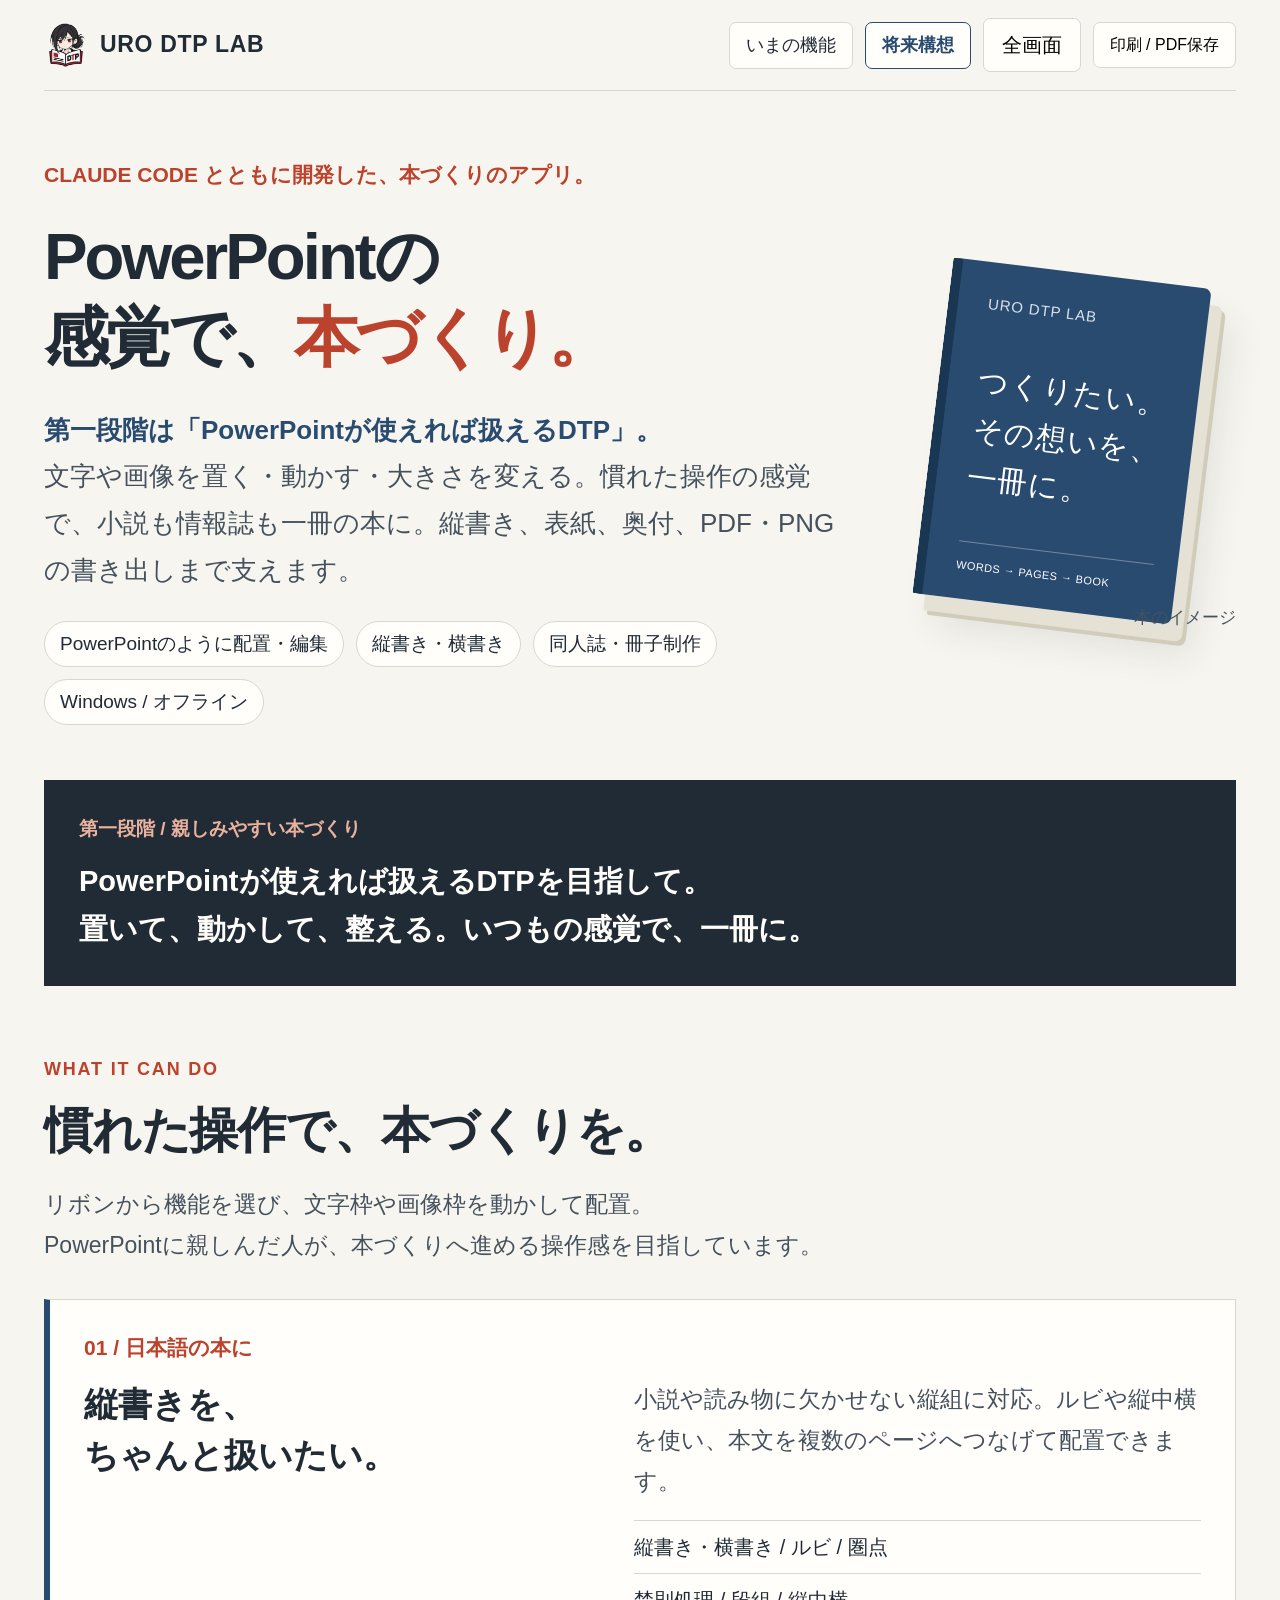
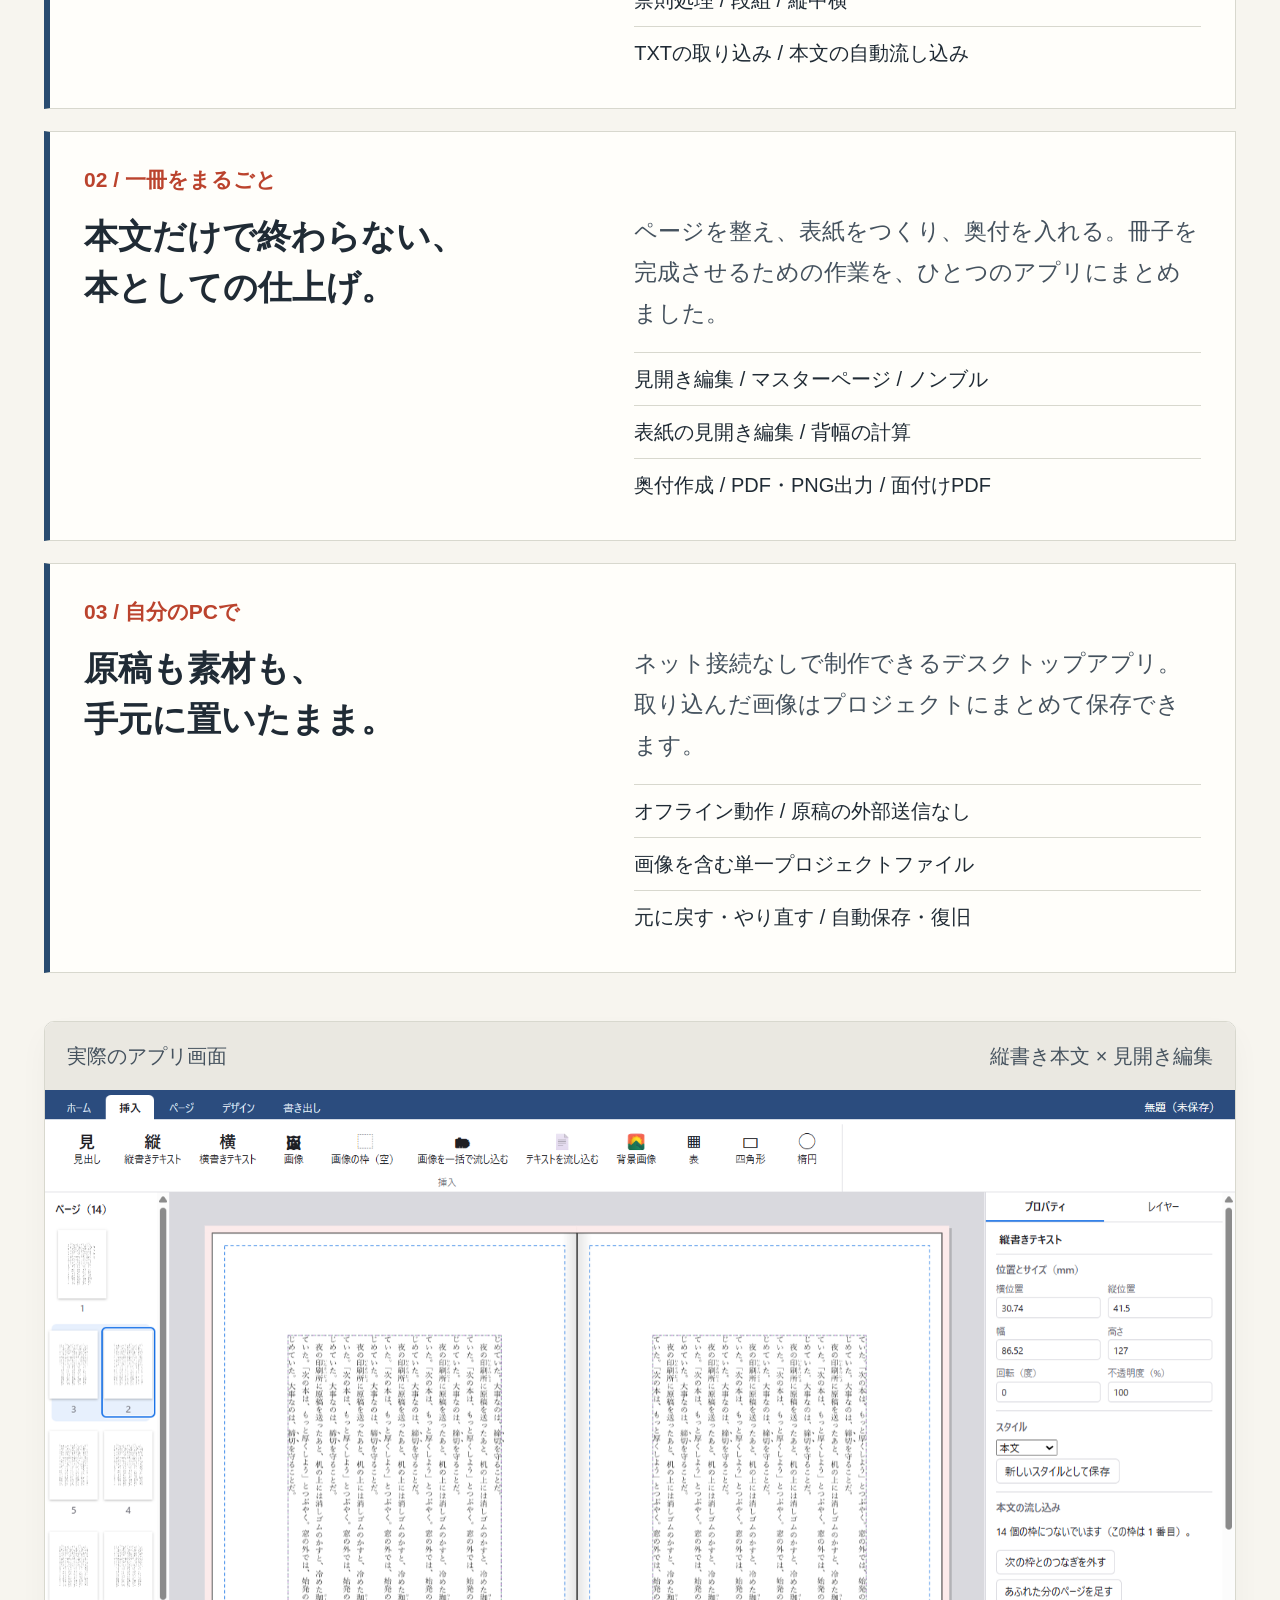
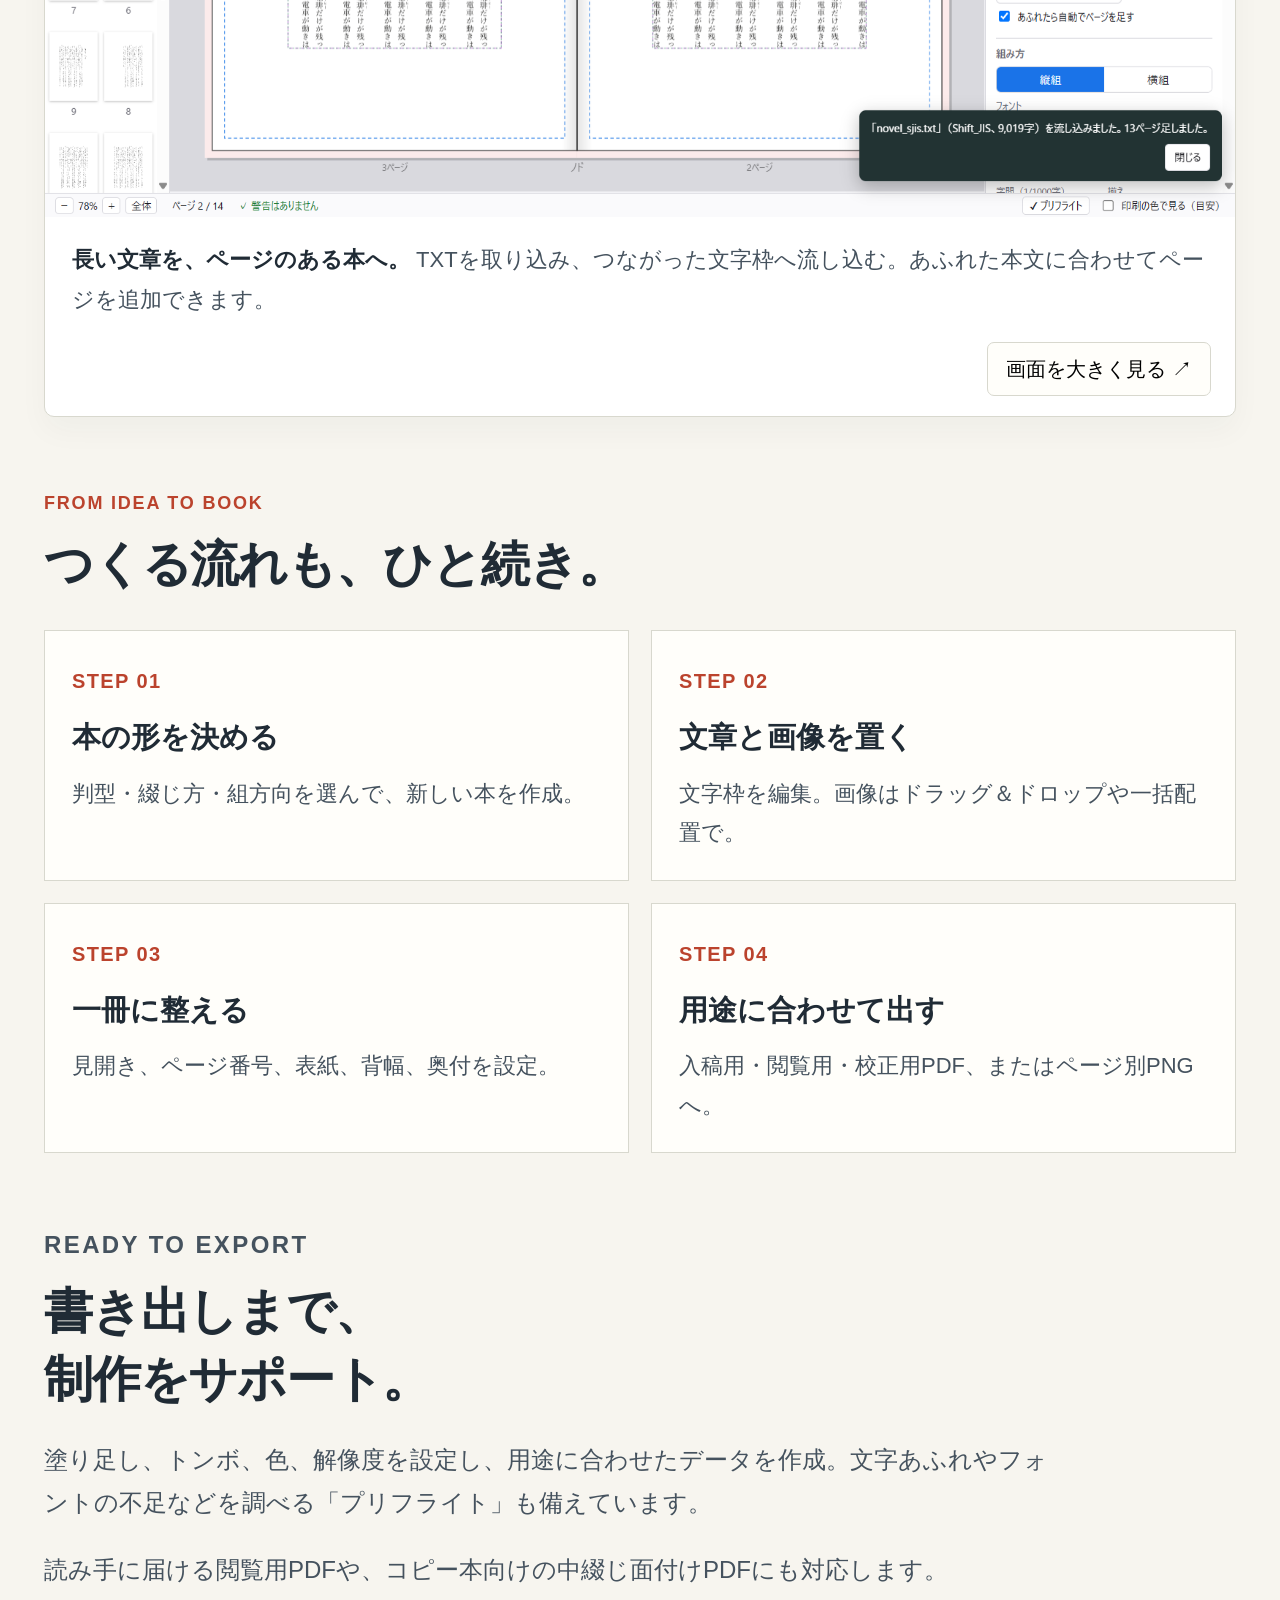
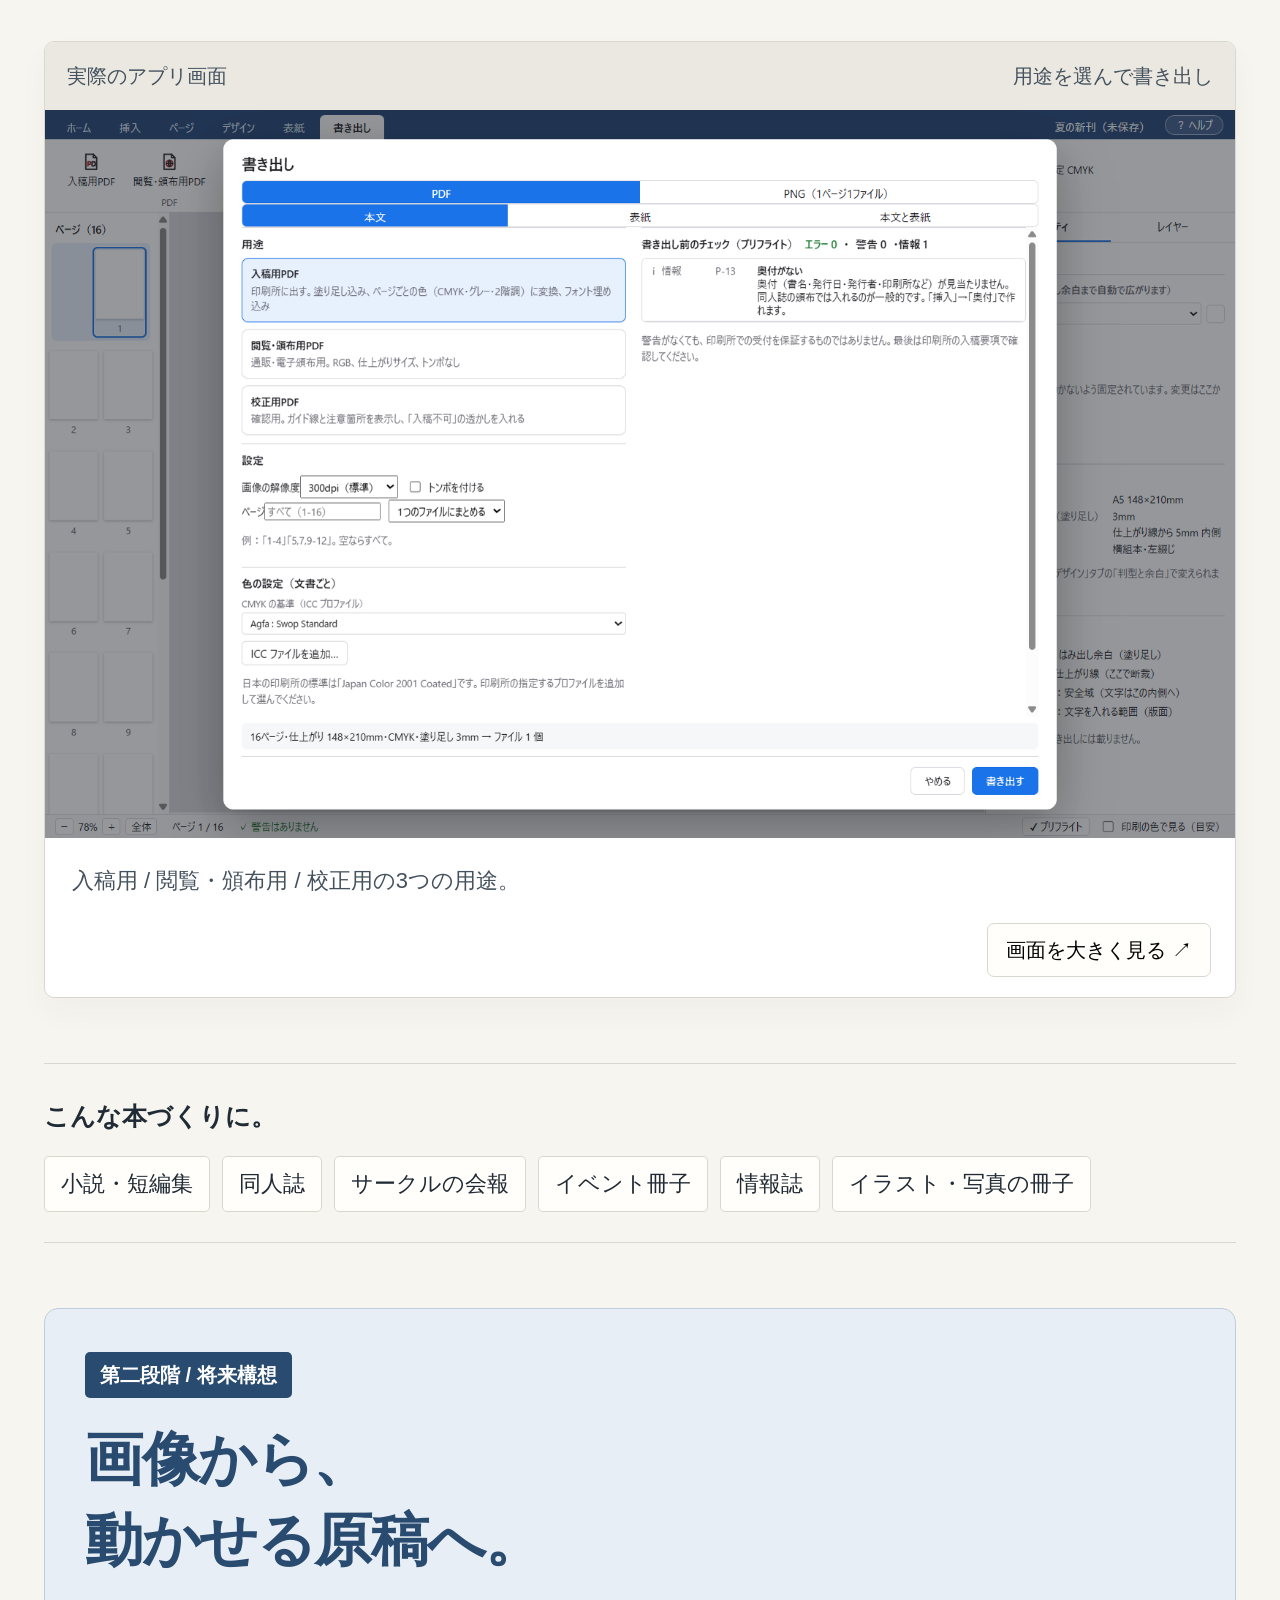
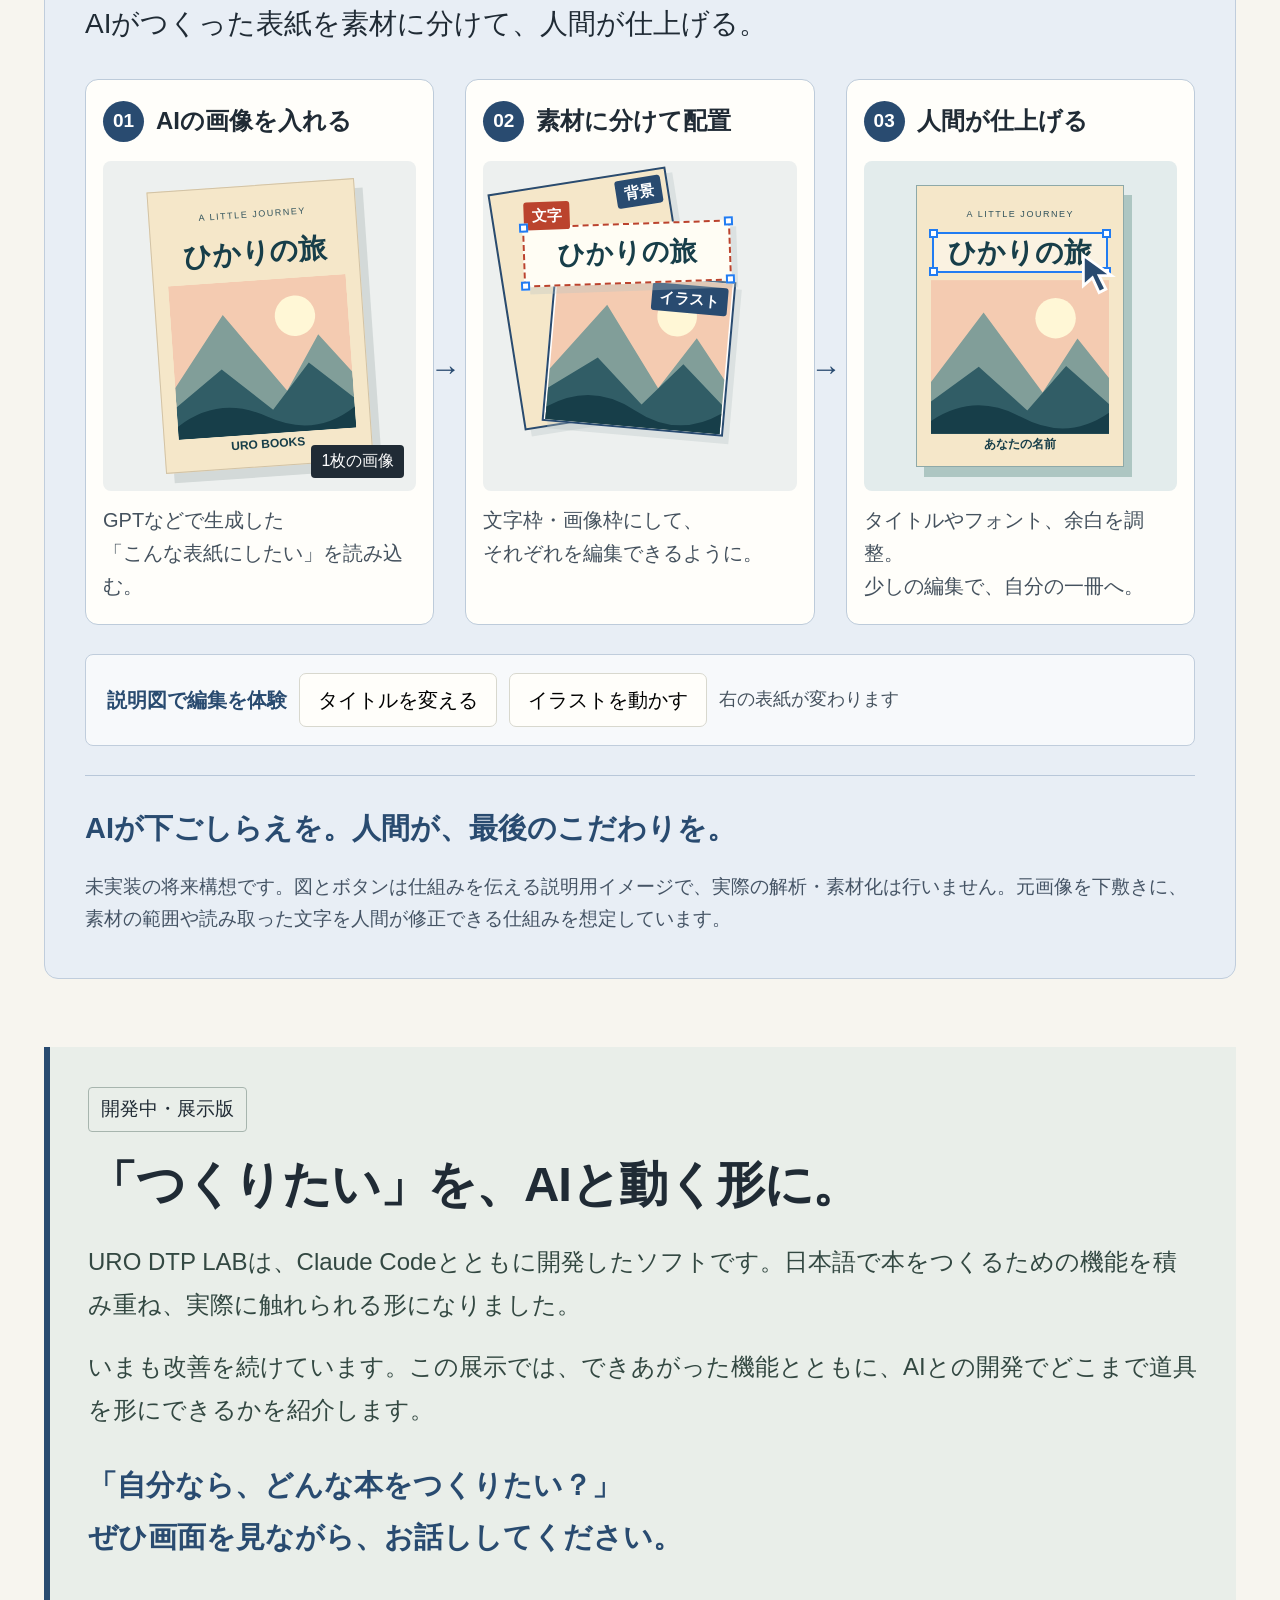
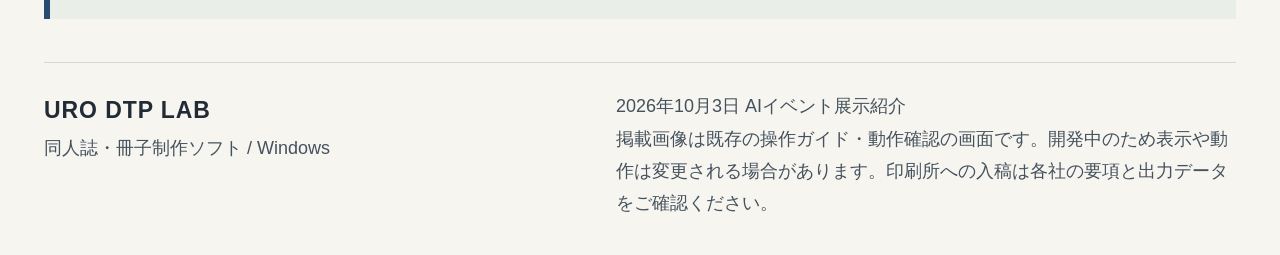
==== dtp/index.html @ c9c7013c "Publish URO DTP LAB event introduction and QR code" ====
<!doctype html>
<html lang="ja">
<head>
  <meta charset="utf-8">
  <meta name="viewport" content="width=device-width, initial-scale=1">
  <meta name="description" content="Claude Codeとともに開発した、日本語の同人誌・冊子づくりを支えるWindowsアプリ、URO DTP LABの展示紹介。">
  <meta name="color-scheme" content="light">
  <title>URO DTP LAB — AIとつくる、本づくりの道具。</title>
  <style>
:root{--paper:#f7f5ef;--ink:#202b35;--muted:#45525e;--accent:#bb432d;--blue:#294b70;--line:#d8d8ce;--white:#fffefa}
*{box-sizing:border-box}html{scroll-behavior:smooth;scroll-padding-top:115px}body{margin:0;background:var(--paper);color:var(--ink);font-family:"Yu Gothic","Meiryo",sans-serif;font-size:24px;font-weight:500;line-height:1.8}a{color:inherit}button{font:inherit}::selection{background:#f3c7b7}.wrap{max-width:1280px;margin:auto;padding:0 44px}
header{position:sticky;top:0;z-index:10;background:var(--paper);display:flex;justify-content:space-between;align-items:center;gap:16px;padding:18px 0;border-bottom:1px solid var(--line)}.brand{font-size:23px;font-weight:800;letter-spacing:.03em;display:flex;align-items:center;gap:12px;white-space:nowrap}.brand img{width:44px;height:44px;object-fit:contain}.header-right{display:flex;align-items:center;gap:12px}.edition{display:none}.print-button,.view-button,.nav-link{padding:9px 16px;background:var(--white);border:1px solid var(--line);border-radius:7px;cursor:pointer;font-size:18px;text-decoration:none;line-height:1.5;min-height:46px}.nav-link:last-of-type{border-color:var(--blue);color:var(--blue);font-weight:700}.print-button:hover,.view-button:hover,.nav-link:hover{background:#e9eee9}.print-button:focus-visible,.view-button:focus-visible,a:focus-visible{outline:3px solid var(--accent);outline-offset:4px}.print-button{font-size:16px}
.hero{display:grid;grid-template-columns:1.4fr .6fr;gap:35px;align-items:center;padding:65px 0 55px}.eyebrow{font-size:21px;font-weight:700;color:var(--accent);margin:0 0 23px}.hero h1{font-size:clamp(58px,6.6vw,86px);font-weight:850;letter-spacing:-.045em;line-height:1.24;margin:0 0 28px}.hero h1 span{color:var(--accent)}.lead{font-size:26px;max-width:820px;color:var(--muted);margin:0 0 27px}.tags{display:flex;flex-wrap:wrap;gap:12px}.tag{font-size:19px;padding:5px 15px;border:1px solid var(--line);border-radius:30px;background:var(--white)}
.book-art{position:relative;min-height:385px;display:grid;place-items:center}.book{width:260px;height:338px;position:relative;background:var(--blue);transform:rotate(7deg);box-shadow:13px 16px 0 #e5e1d4,17px 20px 0 #d1ccb9,25px 30px 35px #202b3518;border-radius:2px 7px 7px 2px;color:#fff;padding:28px 24px 23px 30px;display:flex;flex-direction:column;justify-content:space-between;border-left:10px solid #193752}.book small{font-size:15px;letter-spacing:.06em;color:#d9e1e9}.book-title{font-family:"Yu Mincho",serif;font-size:30px;line-height:1.6;letter-spacing:.03em}.book-bottom{font-size:11px;letter-spacing:.04em;border-top:1px solid #ffffff55;padding-top:14px}.book-note{position:absolute;bottom:0;right:0;font-size:17px;color:var(--muted)}
.statement{background:var(--ink);color:var(--white);padding:32px 35px;margin-bottom:67px}.statement-label{display:block;font-size:19px;font-weight:700;margin-bottom:12px;color:#eab29e}.statement p{margin:0;font-size:29px;font-weight:650;line-height:1.65}.section-intro{margin-bottom:32px}.section-label{font-size:18px;letter-spacing:.1em;color:var(--accent);font-weight:800;margin:0 0 10px}h2{font-size:clamp(35px,4vw,49px);line-height:1.4;letter-spacing:-.025em;margin:0}.section-intro>p{font-size:23px;color:var(--muted);margin:20px 0 0}.features{display:grid;grid-template-columns:1fr;gap:22px;margin-bottom:48px}.feature{background:var(--white);border:1px solid var(--line);border-left:6px solid var(--blue);padding:29px 34px;display:grid;grid-template-columns:1fr 1.1fr;gap:0 35px}.number{font-size:21px;color:var(--accent);font-weight:800;grid-column:1/-1}.feature h3{font-size:34px;line-height:1.5;margin:12px 0 15px;grid-column:1;grid-row:2/4}.feature p{font-size:23px;color:var(--muted);margin:12px 0 17px;grid-column:2}.feature ul{list-style:none;padding:0;margin:0;font-size:20px;grid-column:2}.feature li{padding:8px 0;border-top:1px solid var(--line)}
.screen{margin:0;border:1px solid var(--line);border-radius:10px;overflow:hidden;background:white;box-shadow:0 14px 30px #202b3509}.screen-bar{padding:16px 22px;background:#eae8e1;font-size:20px;display:flex;justify-content:space-between;gap:15px;color:var(--muted)}.screen img{display:block;width:100%;height:auto}.screen figcaption{padding:23px 27px;font-size:22px;color:var(--muted)}.screen figcaption strong{color:var(--ink)}.screen-action{text-align:right;padding:0 24px 20px}.view-button{font-size:20px;padding:11px 18px}
.workflow{margin:70px 0}.steps{display:grid;grid-template-columns:repeat(2,1fr);gap:22px;margin-top:32px}.step{background:var(--white);border:1px solid var(--line);padding:27px}.step b{font-size:20px;letter-spacing:.07em;color:var(--accent)}.step h3{font-size:29px;margin:10px 0}.step p{font-size:22px;color:var(--muted);margin:0}.output{display:grid;grid-template-columns:1fr;gap:26px;margin:0 0 65px}.output h2{margin-bottom:22px}.output p{font-size:24px;color:var(--muted);max-width:1020px}.output .screen figcaption{font-size:22px}.capabilities{border-top:1px solid var(--line);border-bottom:1px solid var(--line);padding:30px 0;margin-bottom:65px}.capabilities p{margin:0 0 17px;font-size:25px;font-weight:700}.capabilities .tags .tag{font-size:22px;border-radius:5px;padding:7px 16px}
.future{background:#e8eef5;border:1px solid #c0cddc;border-radius:14px;padding:43px 40px;margin-bottom:68px}.future-badge{display:inline-block;background:var(--blue);color:white;font-size:20px;font-weight:700;padding:5px 15px;border-radius:5px;margin-bottom:20px}.future h2{font-size:clamp(37px,4.6vw,58px);color:var(--blue)}.future-lead{font-size:27px;margin:24px 0 30px;max-width:980px}.future-flow{display:grid;grid-template-columns:repeat(3,1fr);gap:17px}.future-card{background:white;border:1px solid #c0cddc;border-radius:10px;padding:23px}.future-card b{display:block;color:var(--accent);font-size:19px;margin-bottom:14px}.future-card h3{font-size:29px;line-height:1.45;margin:0 0 15px}.future-card p{font-size:22px;margin:0;color:var(--muted)}.future-summary{font-size:29px;font-weight:750;color:var(--blue);border-top:1px solid #b8c7d9;padding-top:26px;margin:29px 0 17px}.future-note{font-size:20px;color:#455465;margin:0}.future-example{margin:25px 0 0;background:#fffefa;padding:23px 27px;border-left:5px solid var(--accent);font-size:23px}.future-example strong{display:block;margin-bottom:7px;color:var(--accent)}
.closing{padding:38px;background:#e9eee9;border-left:6px solid var(--blue);margin-bottom:43px}.closing h2{margin-bottom:22px}.closing p{font-size:24px;margin:0 0 18px;color:#334842}.closing .invitation{font-size:29px;font-weight:750;color:var(--blue);margin-top:28px}.status{display:inline-block;font-size:19px;padding:4px 12px;border:1px solid #a7b5ae;border-radius:4px;margin-bottom:18px}footer{border-top:1px solid var(--line);padding:27px 0 35px;display:flex;justify-content:space-between;gap:35px;color:var(--muted);font-size:18px}footer strong{color:var(--ink);font-size:23px;letter-spacing:.04em}.footer-note{max-width:620px}
.image-dialog{width:min(98vw,1900px);max-width:98vw;max-height:96vh;padding:15px;border:0;border-radius:10px;background:var(--paper)}.image-dialog::backdrop{background:#101b27dc}.dialog-top{display:flex;justify-content:space-between;align-items:center;gap:15px;margin-bottom:12px;font-size:20px}.dialog-scroll{overflow:auto;max-height:78vh}.dialog-scroll img{display:block;width:100%;min-width:1200px;height:auto}.image-dialog button{padding:10px 20px;min-height:48px;border:1px solid var(--line);background:white;border-radius:7px;font-size:20px;cursor:pointer}
@media(max-width:1000px){.wrap{padding:0 28px}.brand{font-size:21px}.header-right{gap:8px}.print-button{display:none}.hero{grid-template-columns:1fr;padding:43px 0}.hero h1{font-size:72px}.book-art{display:none}.lead{font-size:27px;max-width:none}.feature{grid-template-columns:1fr;padding:28px}.feature h3,.feature p,.feature ul{grid-column:1;grid-row:auto}.feature h3 br{display:none}.feature h3{font-size:34px;margin-bottom:10px}.feature p{font-size:25px}.feature ul{font-size:22px}.future{padding:33px 28px}.future-flow{grid-template-columns:1fr}.future-card{display:block;padding:24px}.future-card b{grid-column:1/-1}.future-card h3{font-size:30px;margin-bottom:13px}.future-card p{font-size:24px}.future h2{font-size:46px}.future-lead{font-size:27px}footer{display:block}.footer-note{margin-top:20px;max-width:none}}
@media(max-width:640px){html{scroll-padding-top:145px}.wrap{padding:0 20px}header{flex-wrap:wrap;padding:12px 0;gap:10px}.brand{font-size:21px}.brand img{width:35px;height:35px}.header-right{width:100%;justify-content:space-between}.nav-link,.fullscreen-button{font-size:17px;padding:8px 12px}.hero{padding:35px 0}.eyebrow{font-size:19px}.hero h1{font-size:clamp(45px,11.5vw,67px)}.lead{font-size:23px}.tag{font-size:18px}.statement{padding:25px;margin-bottom:45px}.statement p{font-size:24px}.statement p br{display:none}h2{font-size:34px}.section-intro>p{font-size:22px}.feature{padding:23px}.feature h3{font-size:30px}.feature p{font-size:23px}.feature ul{font-size:20px}.screen-bar{font-size:18px;display:block;padding:13px 17px}.screen-bar span{display:block}.screen figcaption,.output .screen figcaption{font-size:20px;padding:19px}.workflow{margin:45px 0}.steps{grid-template-columns:1fr;gap:15px}.step{padding:24px}.step h3{font-size:28px}.step p{font-size:23px}.output p{font-size:23px}.capabilities .tags .tag{font-size:20px}.future{padding:27px 23px;margin-bottom:45px}.future h2{font-size:36px}.future-lead{font-size:24px}.future-card{display:block;padding:23px}.future-card h3{font-size:29px;margin-bottom:13px}.future-card p{font-size:23px}.future-summary{font-size:26px}.future-note{font-size:20px}.future-example{font-size:22px;padding:20px}.closing{padding:27px 23px}.closing h2{font-size:32px}.closing p{font-size:23px}.closing .invitation{font-size:26px}footer{font-size:18px}.dialog-scroll img{min-width:1200px}}
@media(prefers-reduced-motion:reduce){html{scroll-behavior:auto}}
@media print{@page{size:A4;margin:14mm}body{background:white;font-size:10pt}.wrap{max-width:none;padding:0}header{position:static;padding:0 0 12px}.header-right,.screen-action,.book-art,.image-dialog{display:none}.brand{font-size:17px}.hero{display:block;padding:22px 0}.hero h1{font-size:38px}.eyebrow,.lead{font-size:13px}.tag{font-size:10px;padding:3px 8px}.statement{margin-bottom:25px;padding:18px;color:var(--ink);background:#eee}.statement-label{font-size:11px;color:var(--accent)}.statement p{font-size:15px}h2,.future h2{font-size:25px}.section-label{font-size:10px}.section-intro{margin-bottom:17px}.section-intro>p{font-size:12px}.features{gap:12px;margin-bottom:24px}.feature{padding:15px;break-inside:avoid}.number{font-size:11px}.feature h3{font-size:19px}.feature p{font-size:12px}.feature ul{font-size:11px}.screen{box-shadow:none;break-inside:avoid}.screen figcaption,.output .screen figcaption{font-size:11px;padding:9px 12px}.screen-bar{font-size:10px;padding:7px 12px}.workflow{margin:27px 0;break-inside:avoid}.steps{gap:10px;margin-top:17px}.step{padding:15px}.step b{font-size:10px}.step h3{font-size:17px}.step p,.output p{font-size:12px}.output{gap:15px;margin-bottom:25px}.capabilities{padding:18px 0;margin-bottom:25px}.capabilities p{font-size:13px}.capabilities .tags .tag{font-size:11px;padding:3px 8px}.future{padding:22px;margin-bottom:25px}.future-badge{font-size:12px}.future-lead{font-size:14px}.future-flow{grid-template-columns:repeat(3,1fr);gap:10px}.future-card{display:block;padding:13px;break-inside:avoid}.future-card b{font-size:10px}.future-card h3{font-size:18px}.future-card p{font-size:12px}.future-summary{font-size:17px}.future-note{font-size:11px}.future-example{font-size:12px;padding:15px}.closing{padding:22px;margin-bottom:20px;break-inside:avoid}.closing h2{font-size:23px}.closing p{font-size:12px}.closing .invitation{font-size:16px}.status{font-size:11px}footer{font-size:10px;padding-bottom:0}footer strong{font-size:13px}}
/* 展示用の素材化イメージ。説明図はHTML/SVGで描き、外部素材を使わない。 */
.lead strong{color:var(--blue);font-weight:800}.hero h1{font-size:clamp(50px,5.1vw,70px)}.concept-diagram{display:grid;grid-template-columns:repeat(3,minmax(0,1fr));gap:31px;margin:29px 0}.concept-stage{position:relative;background:var(--white);border:1px solid #bdcbda;border-radius:13px;padding:21px 17px}.concept-stage:not(:last-child)::after{content:'→';position:absolute;right:-28px;top:48%;color:var(--blue);font-size:31px;font-weight:800;z-index:1}.concept-heading{display:flex;gap:12px;align-items:center}.concept-heading>span{display:grid;place-items:center;flex:none;width:41px;height:41px;background:var(--blue);color:white;border-radius:50%;font-size:19px;font-weight:800}.concept-heading h3{font-size:24px;margin:0;line-height:1.4}.concept-art{height:330px;position:relative;display:grid;place-items:center;margin:19px 0 13px;background:#edf0ef;border-radius:8px;overflow:hidden}.mini-cover{position:relative;width:208px;height:282px;background:#f5e7c9;border:1px solid #d2c3a6;box-shadow:8px 10px 0 #d3d9d8;overflow:hidden}.cover-kicker{position:absolute;top:20px;width:100%;text-align:center;font-size:9px;letter-spacing:.17em;color:#31535c}.cover-name{position:absolute;top:48px;left:17px;right:17px;text-align:center;font-family:'Yu Mincho',serif;font-size:28px;font-weight:700;line-height:1.35;color:#173e49;z-index:2}.cover-picture{position:absolute;top:94px;left:14px;right:14px;height:154px;overflow:hidden}.cover-picture svg{display:block;width:100%;height:100%;object-fit:cover}.cover-author{position:absolute;bottom:10px;width:100%;text-align:center;font-size:12px;color:#173e49;font-weight:700}.flat-cover{transform:rotate(-4deg)}.image-stamp{position:absolute;bottom:13px;right:12px;background:#202b35;color:white;padding:2px 10px;border-radius:4px;font-size:16px}.part{position:absolute;border:2px solid var(--blue);box-shadow:6px 7px 0 #b7c2c355}.background-part{width:180px;height:239px;background:#f5e7c9;left:22px;top:18px;transform:rotate(-9deg)}.illustration-part{width:182px;height:155px;top:113px;left:65px;transform:rotate(5deg);background:white}.illustration-part svg{display:block;width:100%;height:100%}.part-label{position:absolute;background:var(--blue);color:white;right:5px;top:5px;padding:2px 8px;font:700 15px/1.6 'Yu Gothic',sans-serif;border-radius:3px}.text-part{width:208px;height:61px;top:62px;left:40px;background:#fffdf4;border:2px dashed var(--accent);font-family:'Yu Mincho',serif;font-size:27px;font-weight:700;color:#173e49;display:grid;place-items:center;transform:rotate(-2deg)}.text-part .part-label{top:-26px;left:0;right:auto;background:var(--accent)}.select-handle{position:absolute;width:9px;height:9px;background:white;border:2px solid #217cf2}.tl{top:-5px;left:-5px}.tr{top:-5px;right:-5px}.bl{bottom:-5px;left:-5px}.br{bottom:-5px;right:-5px}.selected-name{outline:2px solid #217cf2;background:#ffffff70}.edit-art{background:#e3ecec}.edited-cover{border-color:#8ea9a8;box-shadow:8px 10px 0 #adc6c2}.edit-cursor{position:absolute;width:36px;height:45px;top:91px;left:calc(50% + 60px);z-index:4}.edit-cursor svg{width:100%;height:100%}.concept-caption{font-size:20px;line-height:1.65;margin:0;color:var(--muted)}.concept-controls{display:flex;flex-wrap:wrap;gap:12px;align-items:center;background:#ffffffa8;border:1px solid #c0cddc;padding:18px 21px;border-radius:8px}.concept-controls>span:first-child{font-size:20px;font-weight:700;color:var(--blue)}#concept-edit-status{font-size:18px;color:var(--muted)}.edited-cover.title-changed .selected-name{font-size:25px;color:var(--accent)}.edited-cover.picture-moved .cover-picture{transform:translateY(12px) scale(.91);transform-origin:center}.future-summary{font-size:29px}.future-lead{font-size:28px;margin:19px 0}.future-note{font-size:19px;line-height:1.7}.phase-label{color:var(--accent);font-weight:800}
@media(max-width:1100px){.concept-diagram{gap:25px}.concept-stage{padding:17px 10px}.concept-heading h3{font-size:20px}.concept-heading{gap:8px}.concept-heading>span{width:34px;height:34px;font-size:17px}.concept-stage:not(:last-child)::after{right:-24px;font-size:27px}.concept-art{height:305px}.concept-caption{font-size:19px}.mini-cover{width:184px;height:261px}.cover-name{font-size:25px}.cover-picture{height:137px}.background-part{width:151px;left:14px}.illustration-part{width:163px;left:35px}.text-part{width:178px;left:22px;font-size:25px}}
@media(max-width:850px){.concept-diagram{grid-template-columns:1fr;gap:35px}.concept-stage{padding:23px}.concept-heading h3{font-size:28px}.concept-heading>span{width:43px;height:43px;font-size:21px}.concept-stage:not(:last-child)::after{content:'↓';right:calc(50% - 12px);top:auto;bottom:-39px;font-size:31px}.concept-art{height:335px;max-width:440px;margin:20px auto}.mini-cover{width:220px;height:285px}.cover-name{font-size:29px}.cover-picture{height:156px}.background-part{width:200px;left:calc(50% - 130px)}.illustration-part{width:204px;left:calc(50% - 73px)}.text-part{width:222px;left:calc(50% - 95px);font-size:29px}.concept-caption{font-size:23px;text-align:center}.concept-controls{gap:12px}.concept-controls>span:first-child{width:100%}.future-summary{font-size:27px}.hero h1{font-size:clamp(42px,7.4vw,68px)}}
@media(max-width:440px){.concept-stage{padding:18px 12px}.concept-heading h3{font-size:24px}.concept-heading{gap:9px}.concept-caption{font-size:21px}.concept-art{height:318px}.future-summary{font-size:25px}.future-lead{font-size:24px}.concept-controls{padding:17px}.concept-controls .view-button{font-size:18px}.hero h1{font-size:42px}}
@media print{.hero h1{font-size:37px}.concept-diagram{grid-template-columns:repeat(3,minmax(0,1fr));gap:15px;break-inside:avoid}.concept-stage{padding:10px}.concept-stage:not(:last-child)::after{content:'→';top:48%;bottom:auto;right:-17px;font-size:20px}.concept-heading{gap:5px}.concept-heading>span{width:24px;height:24px;font-size:11px}.concept-heading h3{font-size:13px}.concept-art{height:240px;margin:10px 0}.mini-cover{width:146px;height:202px}.cover-kicker{top:12px;font-size:7px}.cover-name{top:35px;font-size:20px;left:10px;right:10px}.cover-picture{top:69px;left:10px;right:10px;height:106px}.cover-author{font-size:8px}.background-part{width:115px;height:172px;left:8px}.illustration-part{width:118px;height:103px;left:22px;top:100px}.text-part{width:130px;font-size:19px;left:13px;top:59px}.part-label{font-size:10px}.image-stamp{font-size:10px}.concept-caption{font-size:11px;text-align:left}.concept-controls{display:none}.future-summary{font-size:17px}.future-lead{font-size:14px}.future-note{font-size:11px}.edit-cursor{width:25px;top:70px;left:calc(50% + 30px)}}
</style>
</head>
<body>
  <div class="wrap">
    <header>
      <div class="brand"><img src="[data-uri]" alt="">URO DTP LAB</div>
      <div class="header-right"><a class="nav-link" href="#features">いまの機能</a><a class="nav-link" href="#future">将来構想</a><button class="view-button fullscreen-button" id="fullscreen-button" type="button">全画面</button><button class="print-button" type="button" onclick="window.print()">印刷 / PDF保存</button></div>
    </header>
    <main>
      <section class="hero" aria-labelledby="hero-title">
        <div>
          <p class="eyebrow">CLAUDE CODE とともに開発した、本づくりのアプリ。</p>
          <h1 id="hero-title">PowerPointの<br>感覚で、<span>本づくり。</span></h1>
          <p class="lead"><strong>第一段階は「PowerPointが使えれば扱えるDTP」。</strong><br>文字や画像を置く・動かす・大きさを変える。慣れた操作の感覚で、小説も情報誌も一冊の本に。縦書き、表紙、奥付、PDF・PNGの書き出しまで支えます。</p>
          <div class="tags"><span class="tag">PowerPointのように配置・編集</span><span class="tag">縦書き・横書き</span><span class="tag">同人誌・冊子制作</span><span class="tag">Windows / オフライン</span></div>
        </div>
        <div class="book-art" aria-hidden="true"><div class="book"><small>URO DTP LAB</small><div class="book-title">つくりたい。<br>その想いを、<br>一冊に。</div><div class="book-bottom">WORDS → PAGES → BOOK</div></div><span class="book-note">本のイメージ</span></div>
      </section>
      <div class="statement"><span class="statement-label">第一段階 / 親しみやすい本づくり</span><p>PowerPointが使えれば扱えるDTPを目指して。<br>置いて、動かして、整える。いつもの感覚で、一冊に。</p></div>

      <section id="features" aria-labelledby="features-title">
        <div class="section-intro"><div><p class="section-label">WHAT IT CAN DO</p><h2 id="features-title">慣れた操作で、本づくりを。</h2></div><p>リボンから機能を選び、文字枠や画像枠を動かして配置。<br>PowerPointに親しんだ人が、本づくりへ進める操作感を目指しています。</p></div>
        <div class="features">
          <article class="feature"><span class="number">01 / 日本語の本に</span><h3>縦書きを、<br>ちゃんと扱いたい。</h3><p>小説や読み物に欠かせない縦組に対応。ルビや縦中横を使い、本文を複数のページへつなげて配置できます。</p><ul><li>縦書き・横書き / ルビ / 圏点</li><li>禁則処理 / 段組 / 縦中横</li><li>TXTの取り込み / 本文の自動流し込み</li></ul></article>
          <article class="feature"><span class="number">02 / 一冊をまるごと</span><h3>本文だけで終わらない、<br>本としての仕上げ。</h3><p>ページを整え、表紙をつくり、奥付を入れる。冊子を完成させるための作業を、ひとつのアプリにまとめました。</p><ul><li>見開き編集 / マスターページ / ノンブル</li><li>表紙の見開き編集 / 背幅の計算</li><li>奥付作成 / PDF・PNG出力 / 面付けPDF</li></ul></article>
          <article class="feature"><span class="number">03 / 自分のPCで</span><h3>原稿も素材も、<br>手元に置いたまま。</h3><p>ネット接続なしで制作できるデスクトップアプリ。取り込んだ画像はプロジェクトにまとめて保存できます。</p><ul><li>オフライン動作 / 原稿の外部送信なし</li><li>画像を含む単一プロジェクトファイル</li><li>元に戻す・やり直す / 自動保存・復旧</li></ul></article>
        </div>
        <figure class="screen"><div class="screen-bar"><span>実際のアプリ画面</span><span>縦書き本文 × 見開き編集</span></div><img src="[data-uri]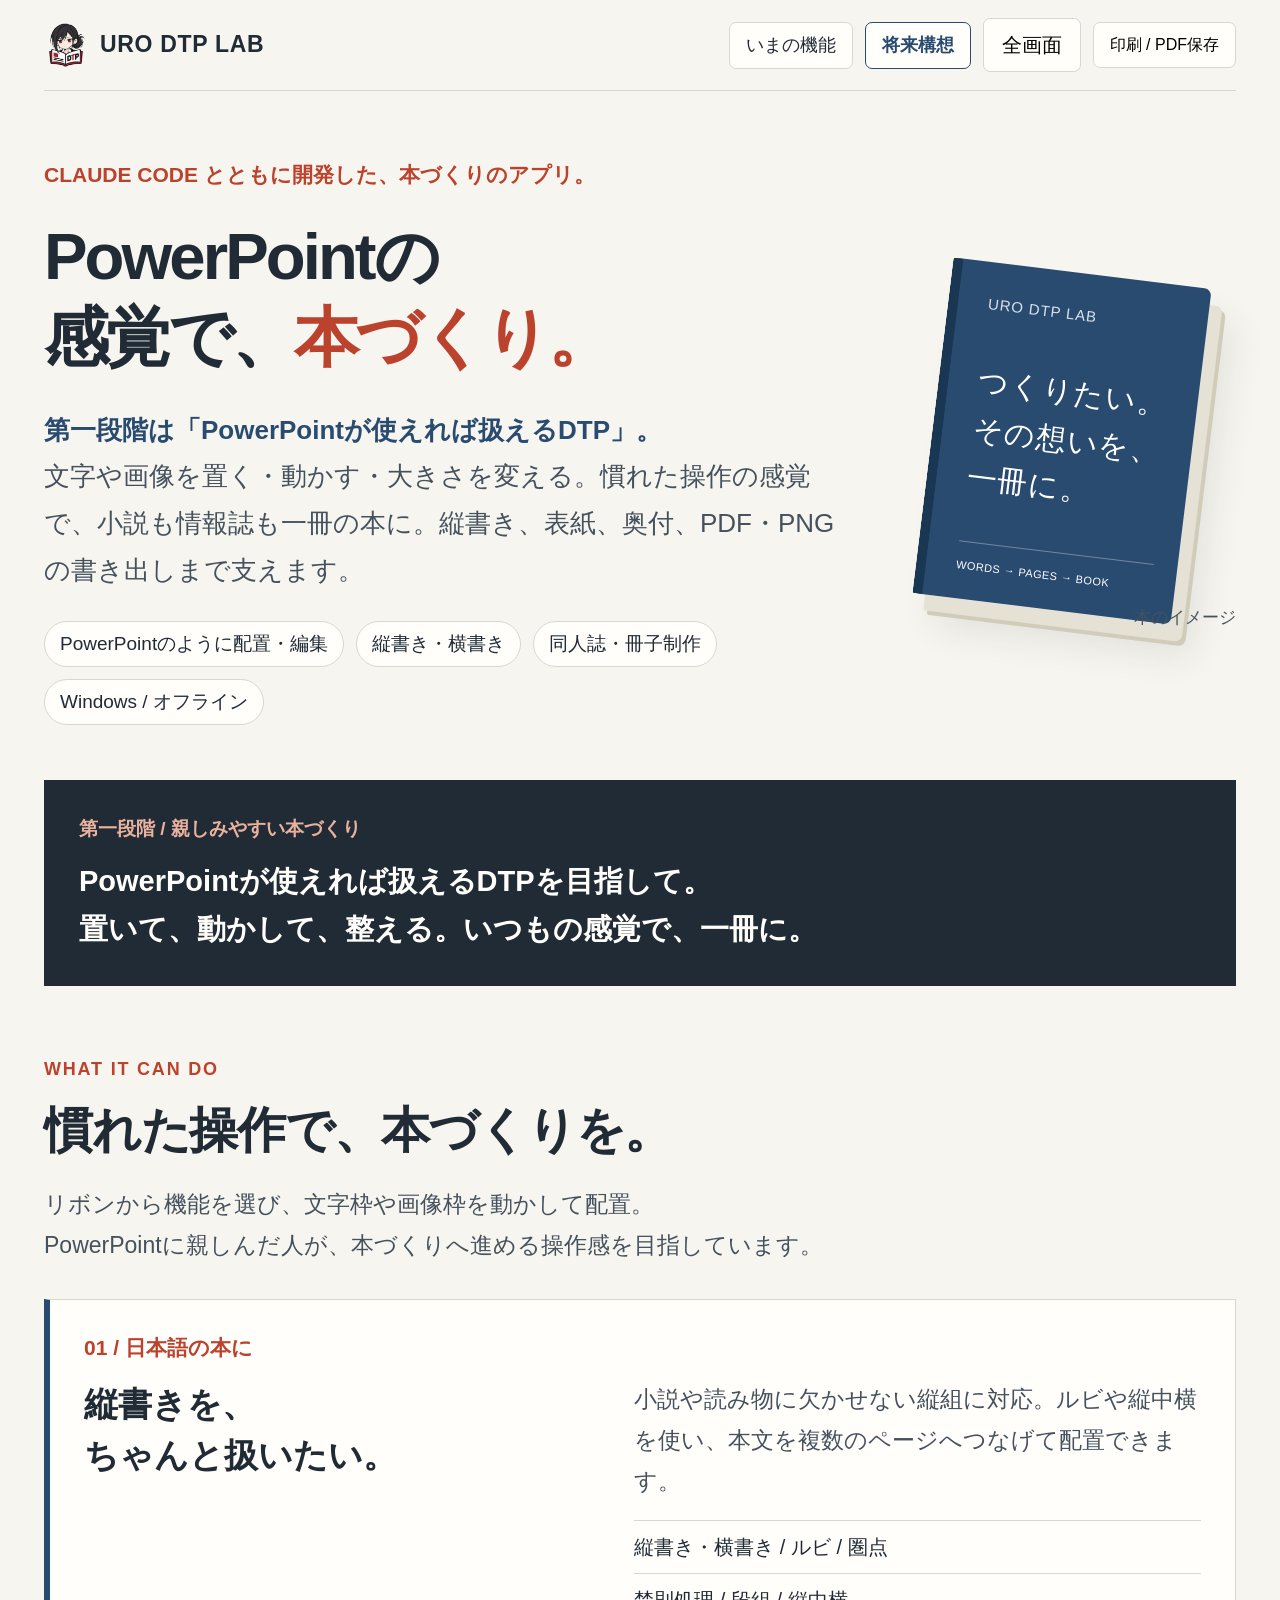
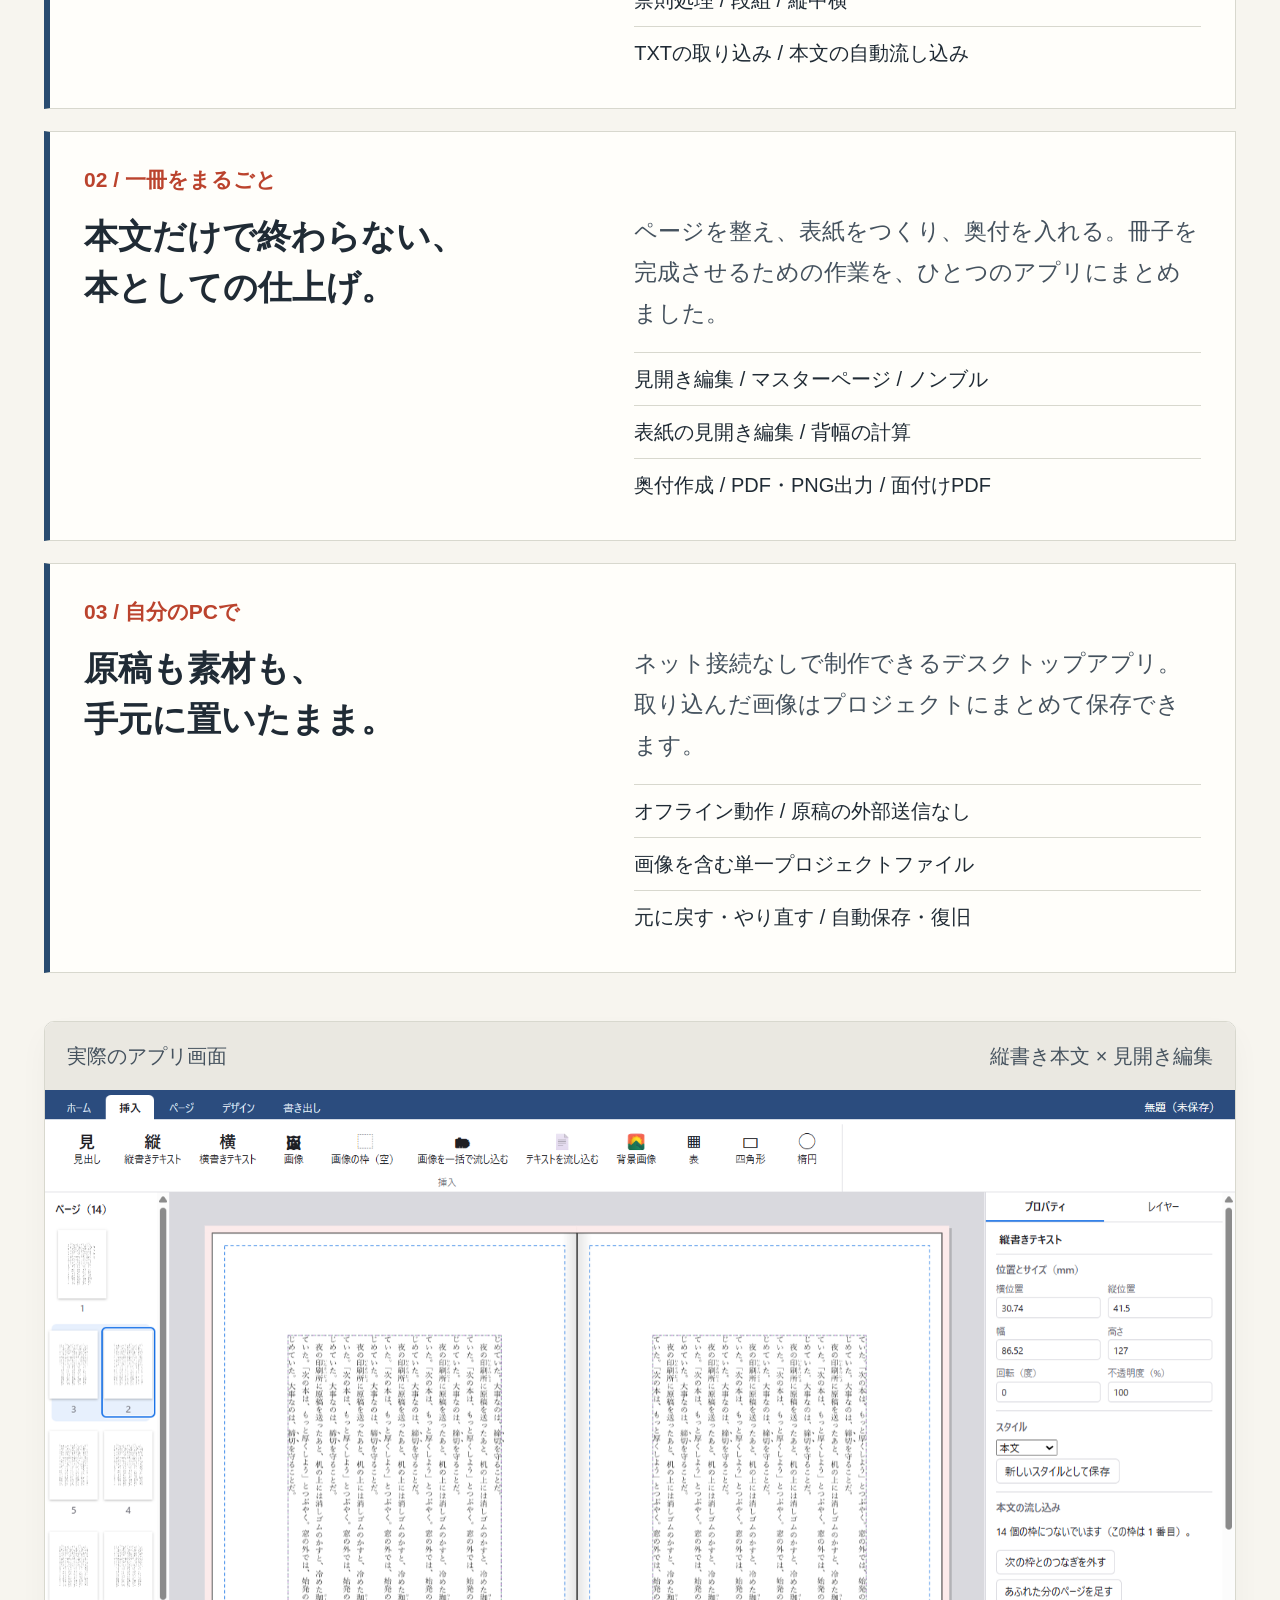
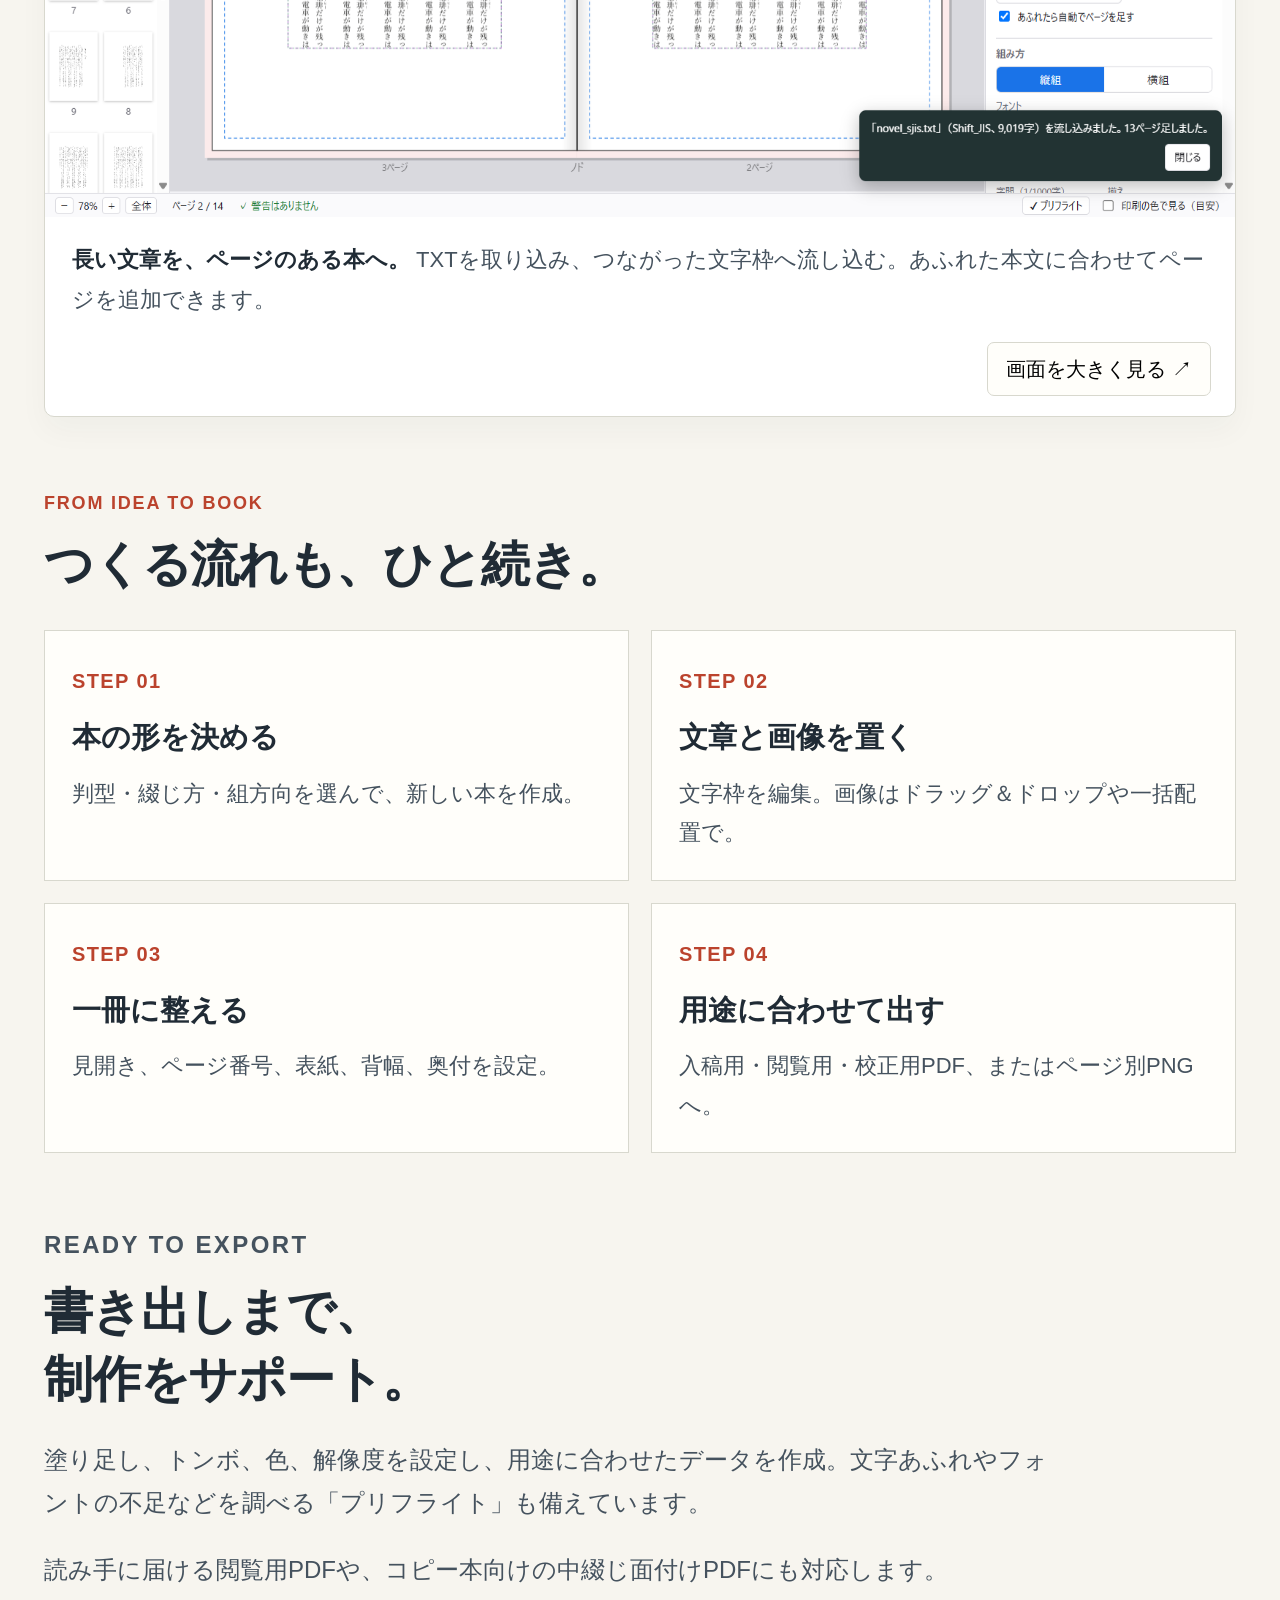
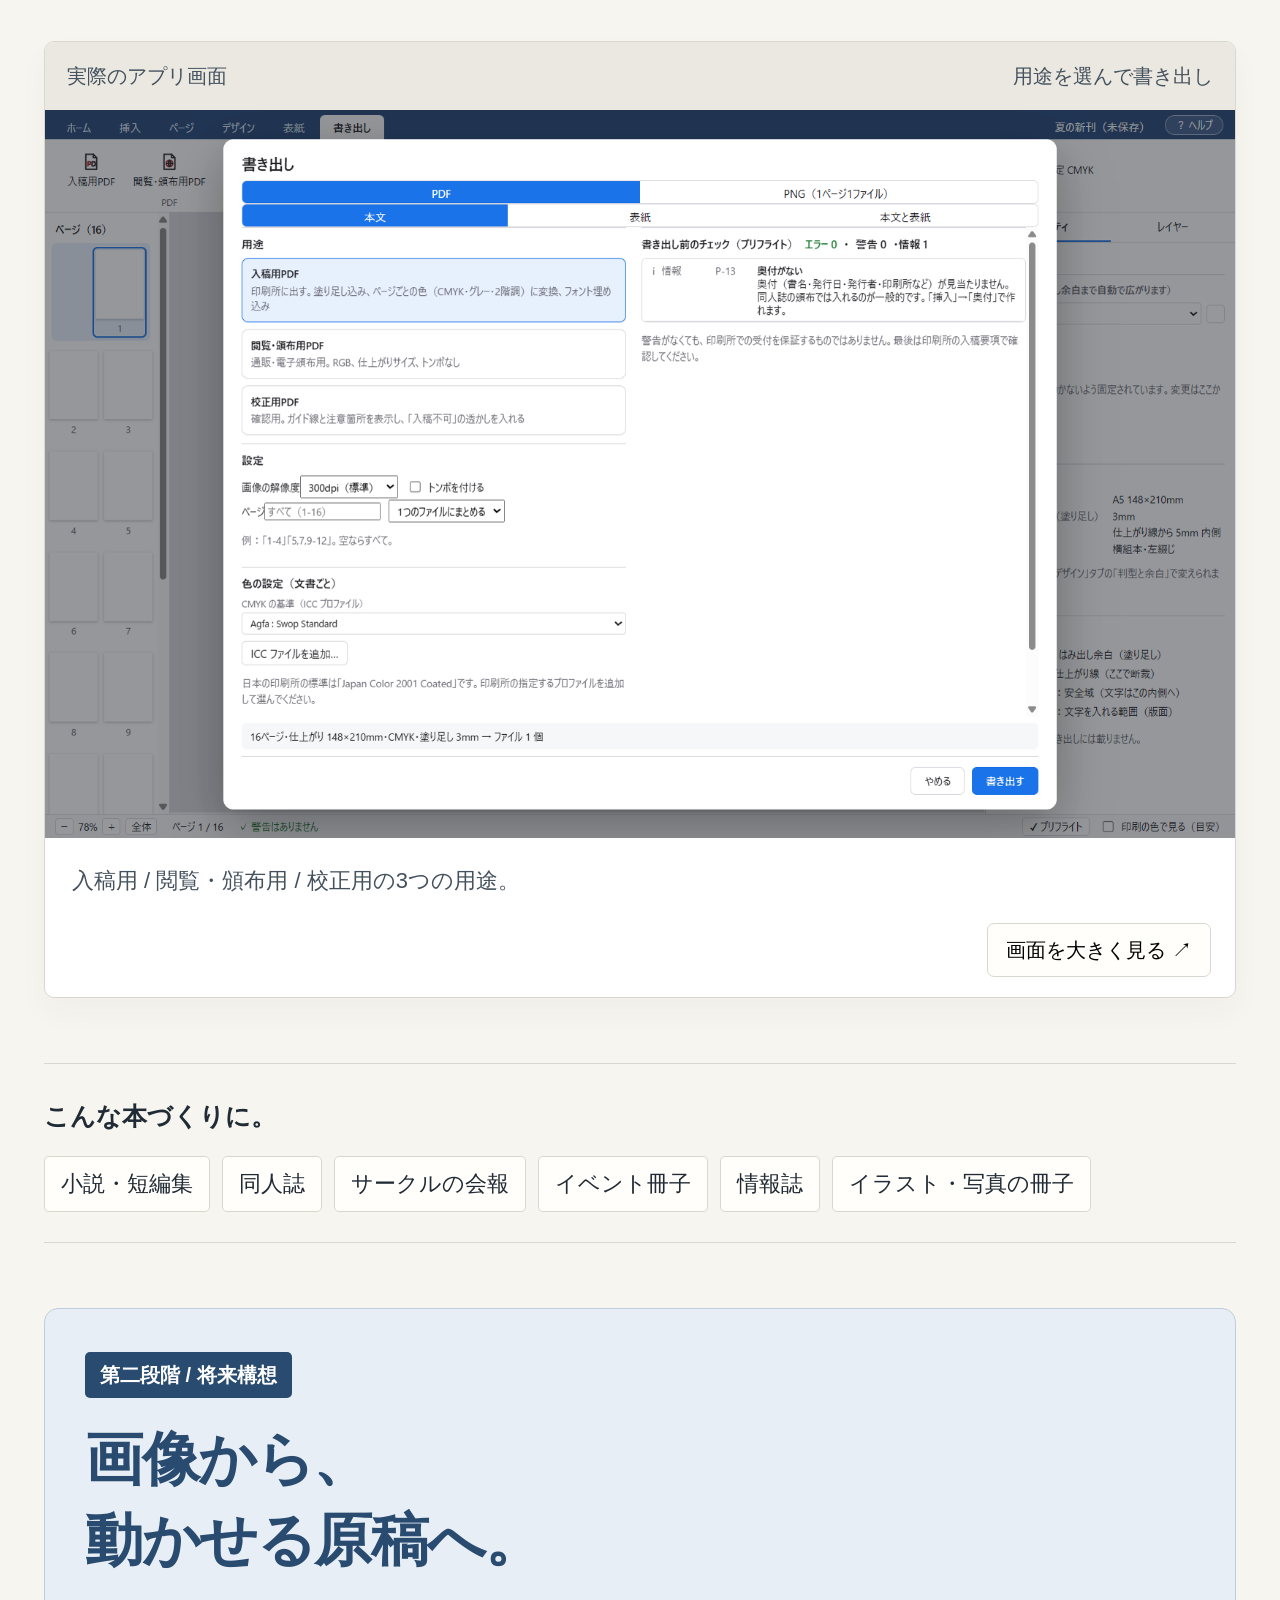
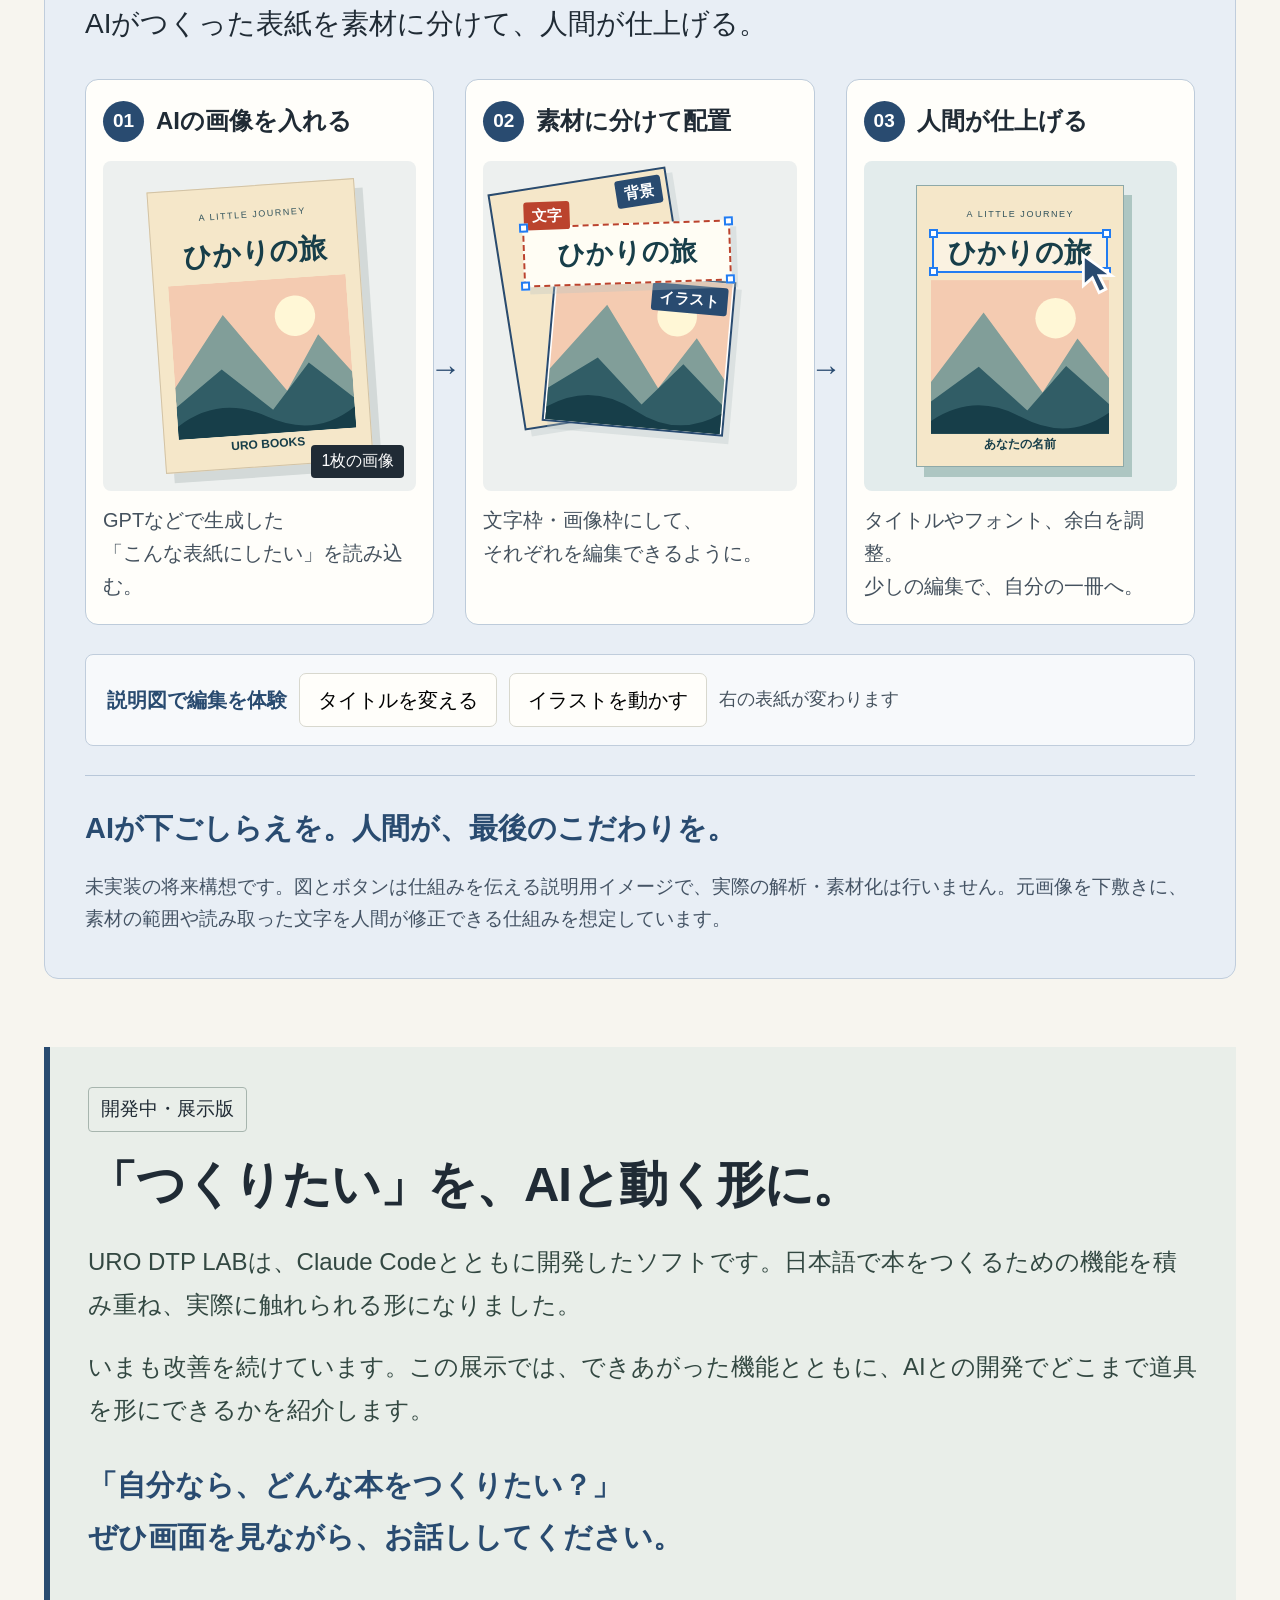
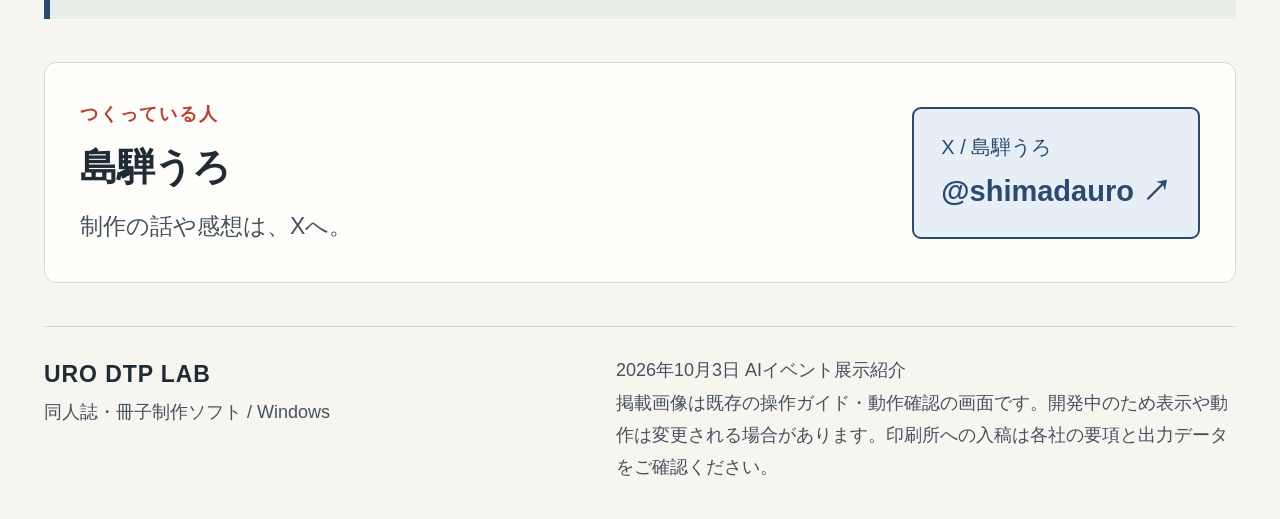
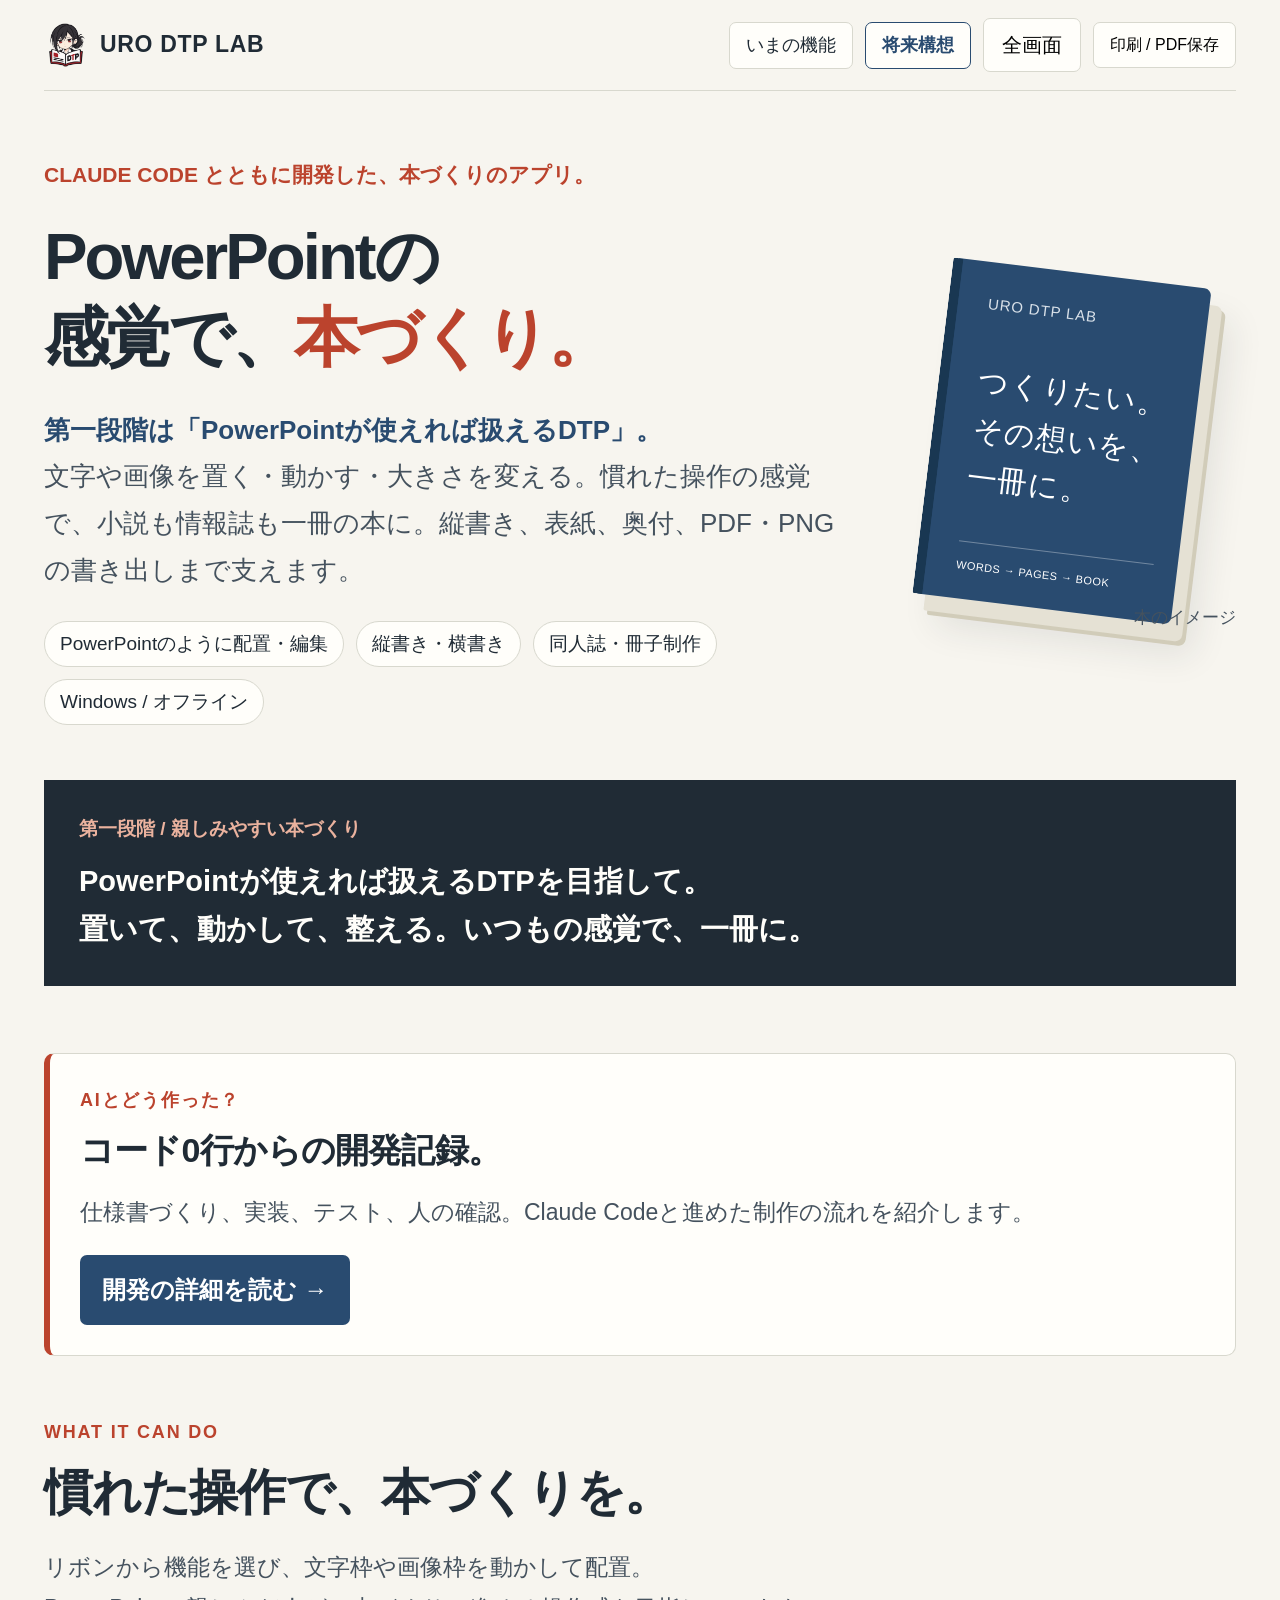
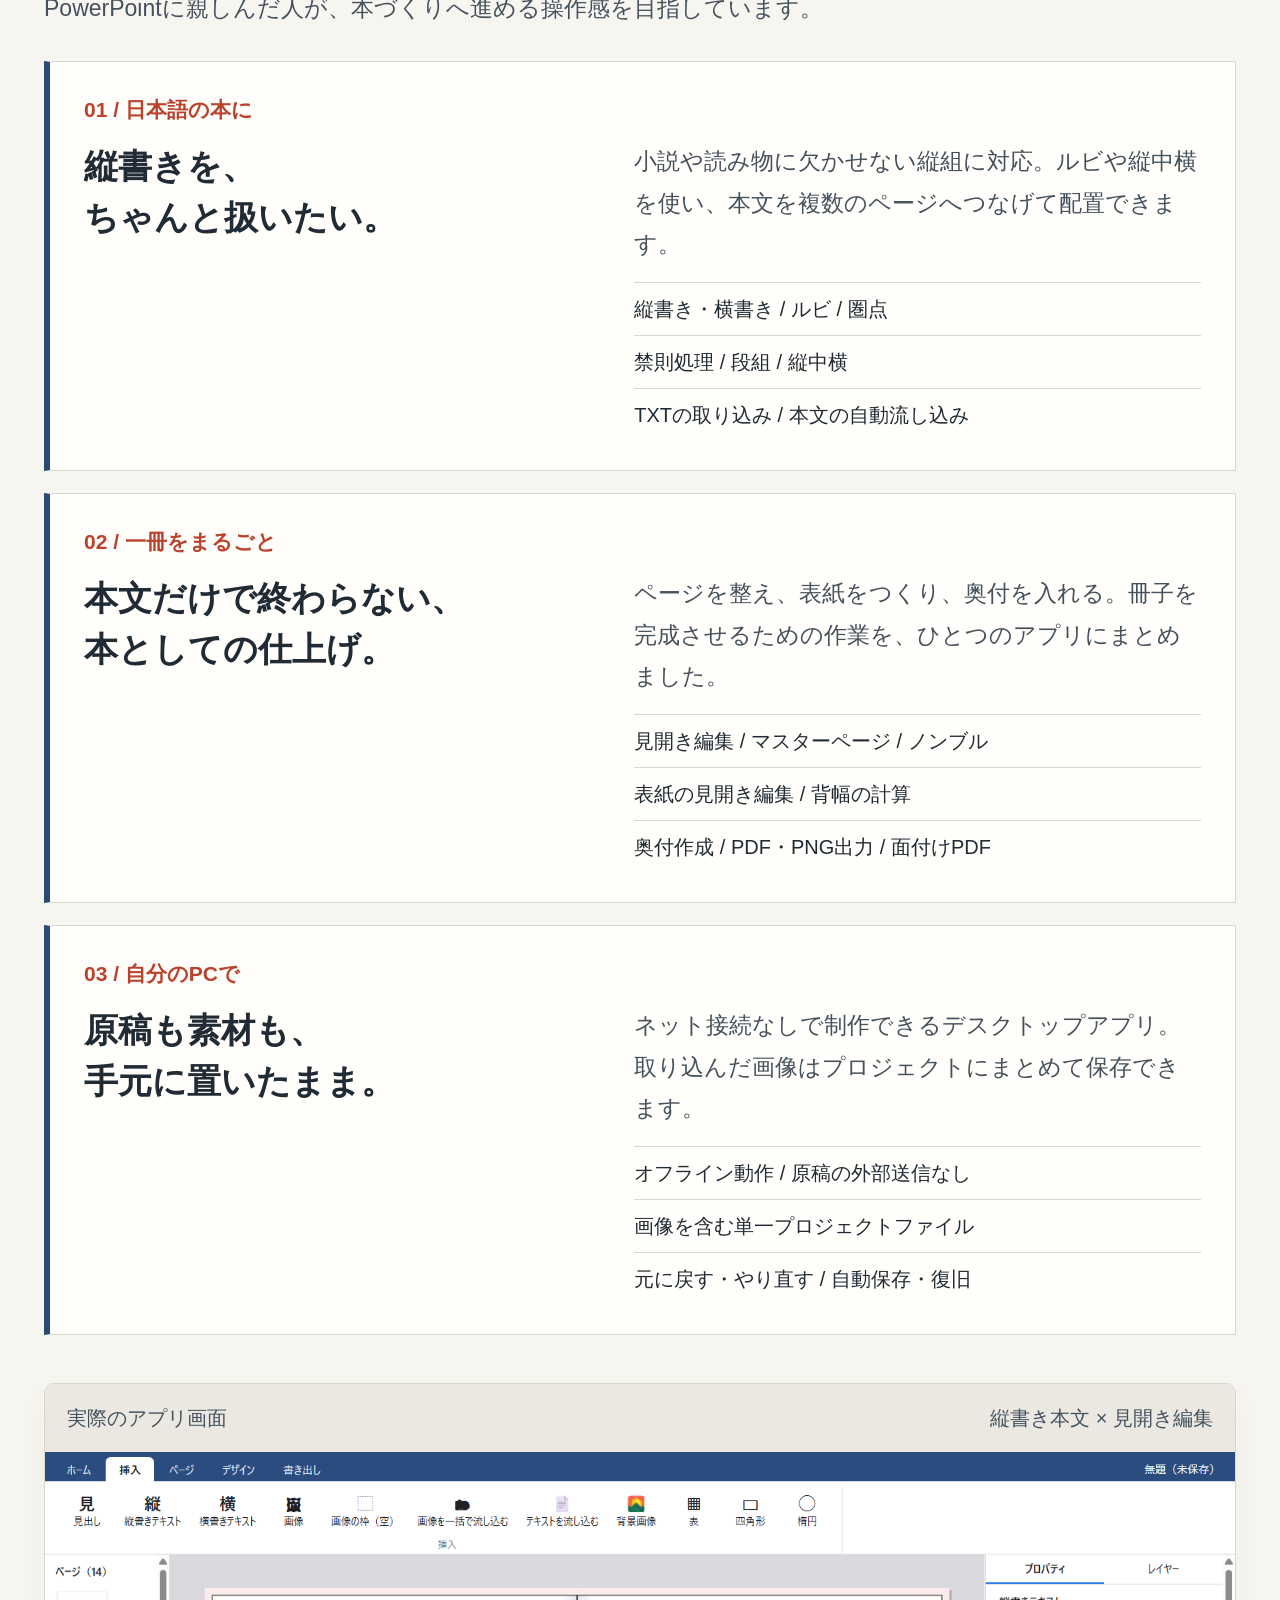
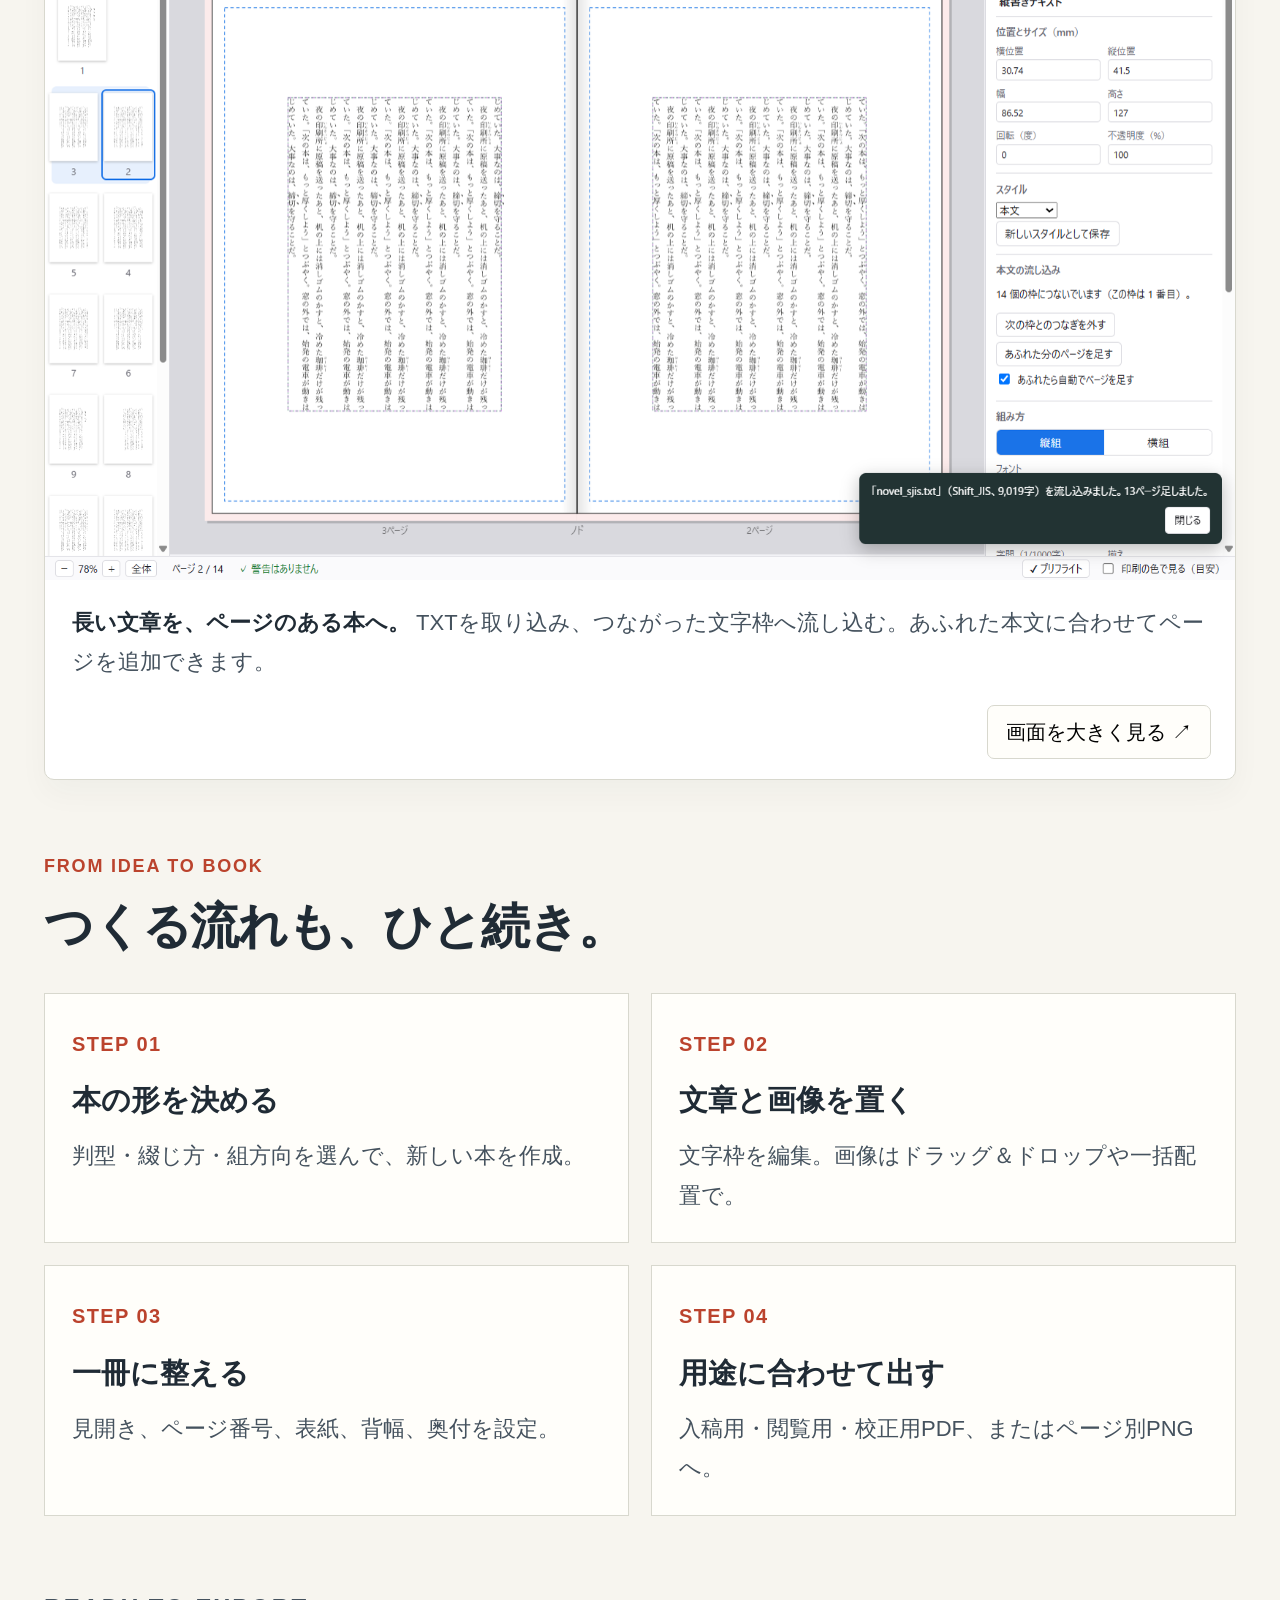
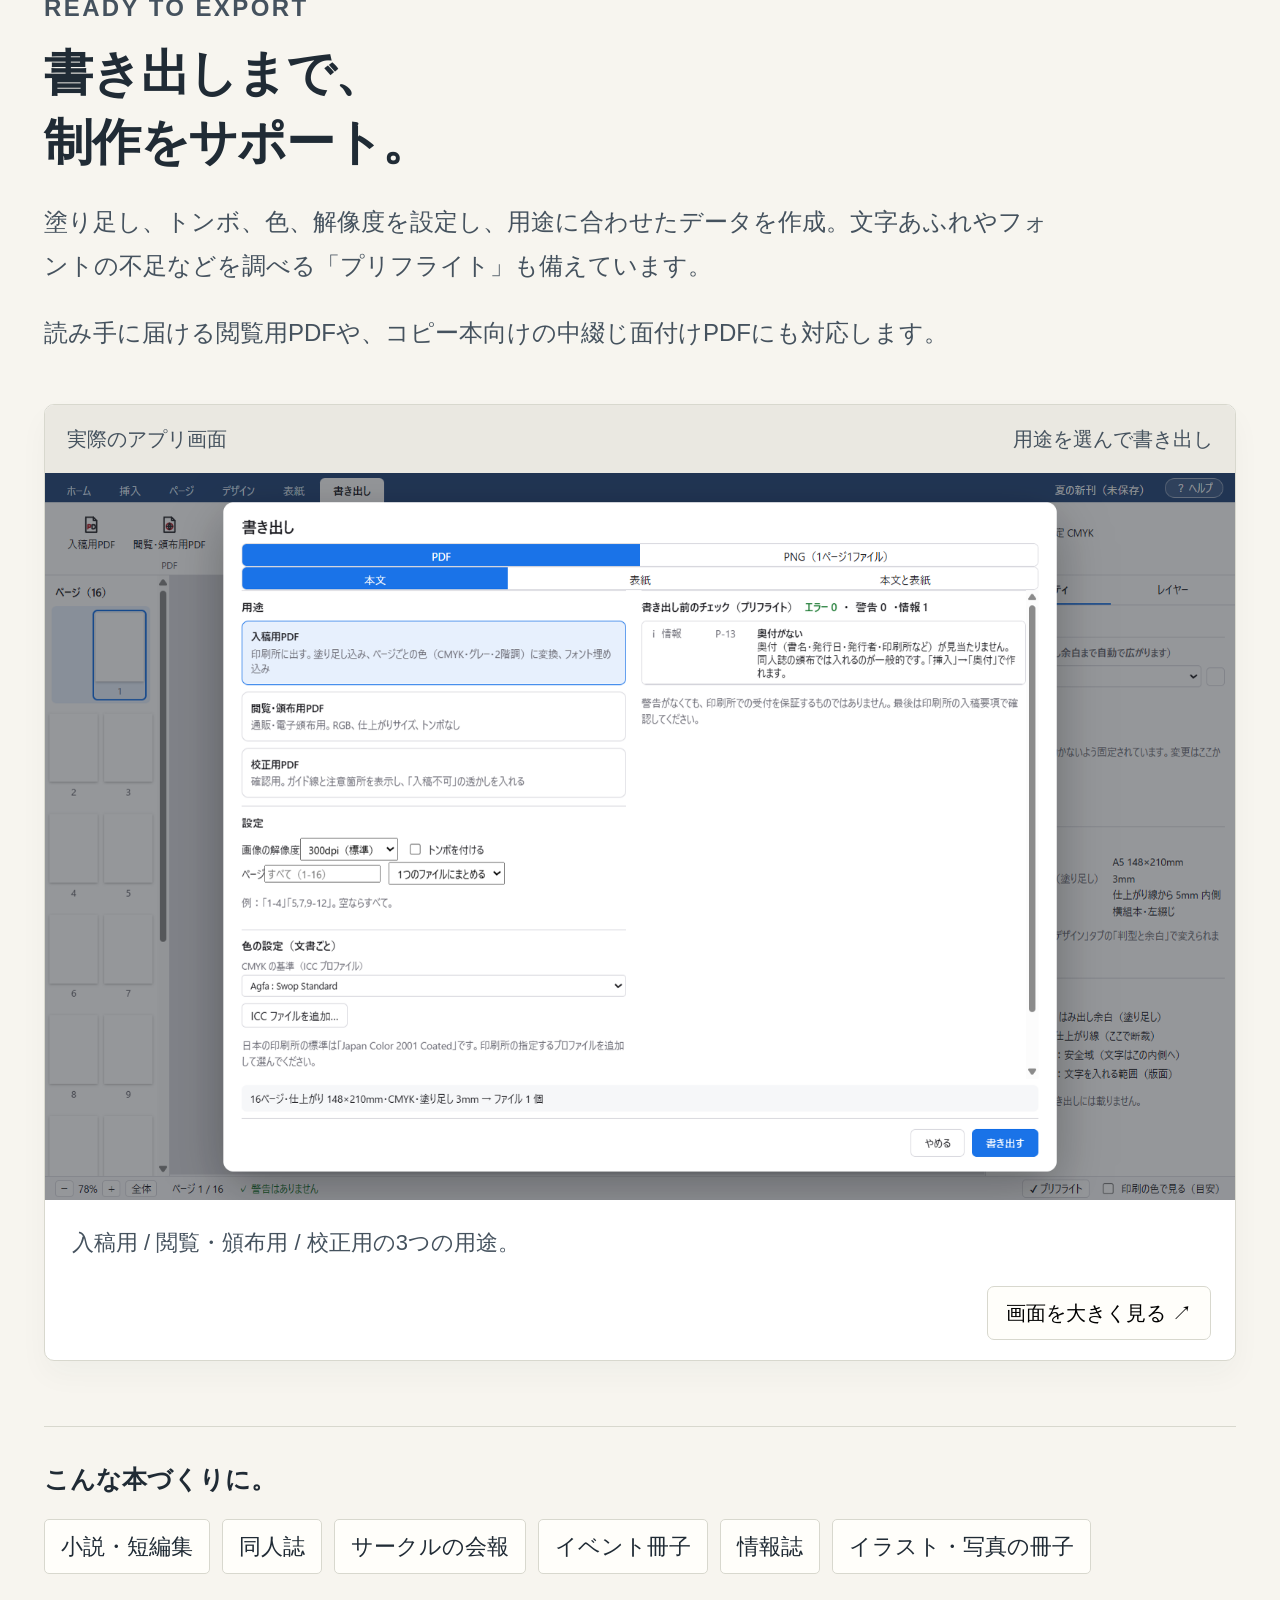
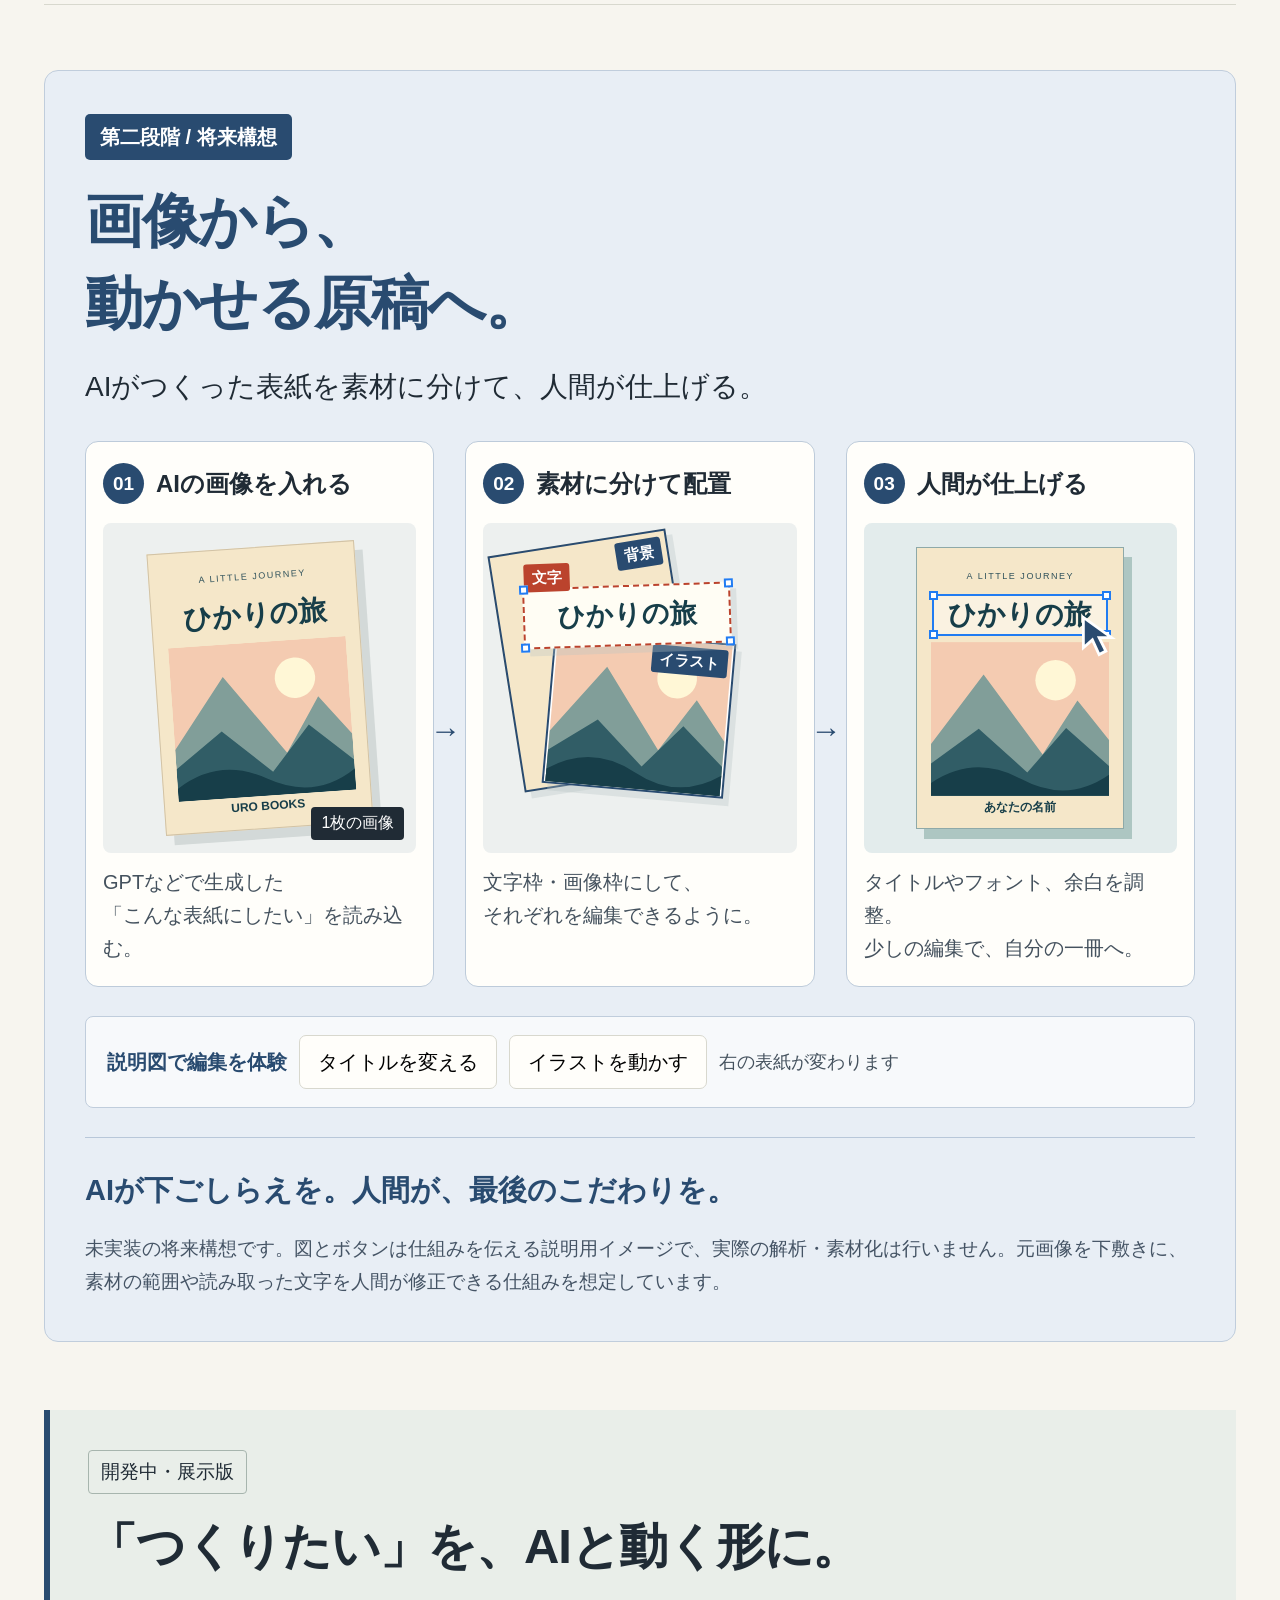
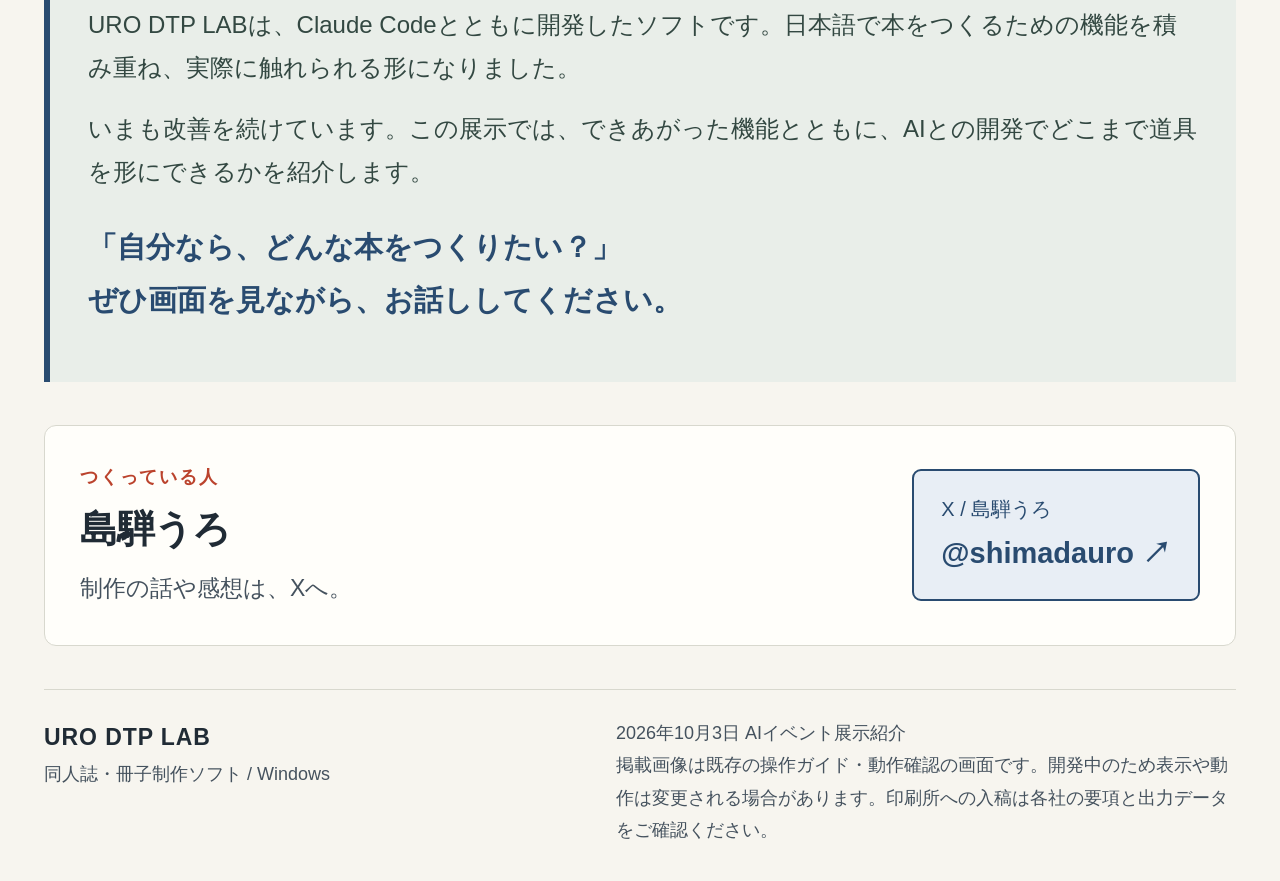
